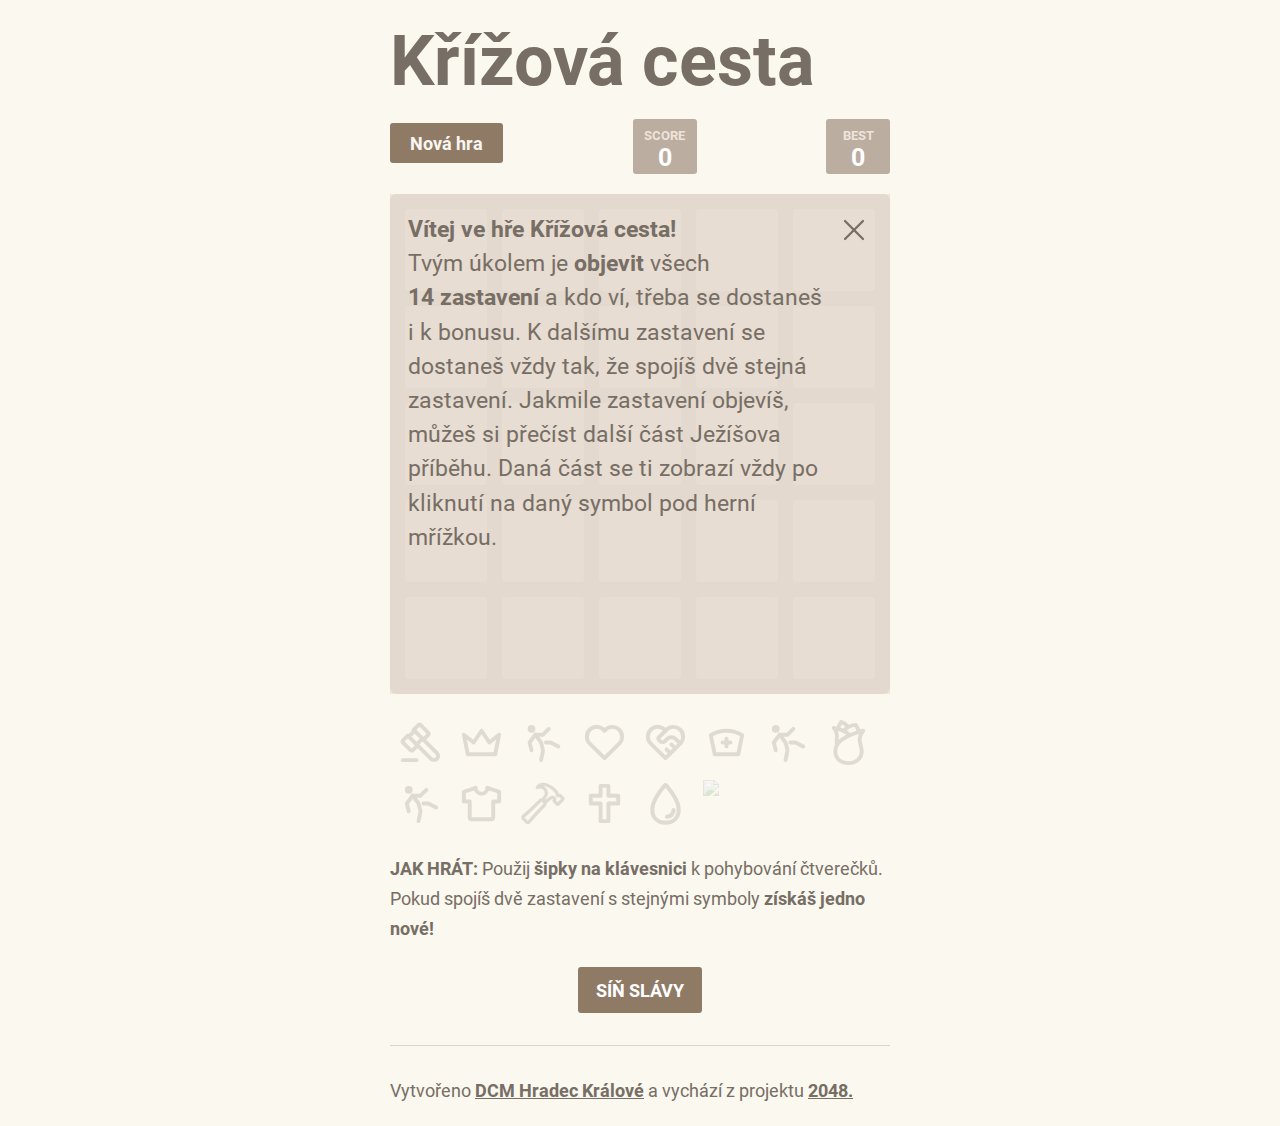
==== index.html @ 7c5d8143 "Add onclick script" ====
<!DOCTYPE html>
<html lang="cs">
  <head>
    <meta charset="utf-8" />
    <title>Křížová cesta</title>

    <link href="style/main.css" rel="stylesheet" type="text/css" />
    <link rel="shortcut icon" href="favicon.ico" />
    <meta name="HandheldFriendly" content="True" />
    <meta name="MobileOptimized" content="375" />
    <meta property="og:site_name" content="Křížová cesta" />
    <meta property="“og:title”" content="Křížová cesta!" />
    <meta
      property="og:description"
      content="Merguj a objev celou křížovou! Inspirováno hrou 2048 a je vyvinuta pro účely jarního Diecézka 2024 v Královehradecké diecézi."
    />
    <meta property="og:url" content="https://krizovka.diecezko.cz/" />
    <meta property="og:image" content="https://krizovka.diecezko.cz/ogg.png" />
    <meta property="og:image:width" content="1920" />
    <meta property="og:image:height" content="1080" />
    <meta property="twitter:card" content="summary_large_image" />
    <meta
      property="twitter:image"
      content="https://krizovka.diecezko.cz/ogg.png"
    />
    <meta property="twitter:site" content="@petrkucerak" />
    <link rel="manifest" href="/manifest.json" />
    <meta
      name="viewport"
      content="width=device-width, target-densitydpi=160dpi, initial-scale=1.0, maximum-scale=1, user-scalable=no, minimal-ui"
    />
  </head>
  <body>
    <div class="container">
      <div class="heading">
        <h1 class="title">Křížová cesta</h1>
        <div class="scores-container">
          <a class="restart-button">Nová hra</a>
          <div class="score-container">0</div>
          <div class="best-container">0</div>
        </div>
      </div>
      <div class="game-container">
        <div id="game-message" class="game-message">
          <span class="welcome-info hidden" id="welcome-info">
            <img
              id="progress-text-close-welcome"
              src="/icons/close.svg"
              alt="Zavřít popis hry"
              title="Zavřít popis hry"
              class="progress-text-close-welcome"
            />
            <span>
              <strong>Vítej ve hře Křížová cesta!</strong><br />Tvým úkolem je
              <strong>objevit</strong> všech
              <strong>14&nbsp;zastavení</strong> a&nbsp;kdo ví, třeba se
              dostaneš i&nbsp;k&nbsp;bonusu. K&nbsp;dalšímu zastavení se
              dostaneš vždy tak, že spojíš dvě stejná zastavení. Jakmile
              zastavení objevíš, můžeš si přečíst další část Ježíšova příběhu.
              Daná část se ti zobrazí vždy po kliknutí na daný symbol pod herní
              mřížkou.</span
            >
          </span>
          <p id="new-station"></p>
          <div class="lower">
            <a class="keep-playing-button">Pokračovat ve hře</a>
            <a class="retry-button">Zkusit znovu</a>
            <a class="share-button" onclick="displayGloryBox()"
              >Zapsat se do síně slávy</a
            >
          </div>
        </div>

        <div class="grid-container">
          <div class="grid-row">
            <div class="grid-cell"></div>
            <div class="grid-cell"></div>
            <div class="grid-cell"></div>
            <div class="grid-cell"></div>
            <div class="grid-cell"></div>
          </div>
          <div class="grid-row">
            <div class="grid-cell"></div>
            <div class="grid-cell"></div>
            <div class="grid-cell"></div>
            <div class="grid-cell"></div>
            <div class="grid-cell"></div>
          </div>
          <div class="grid-row">
            <div class="grid-cell"></div>
            <div class="grid-cell"></div>
            <div class="grid-cell"></div>
            <div class="grid-cell"></div>
            <div class="grid-cell"></div>
          </div>
          <div class="grid-row">
            <div class="grid-cell"></div>
            <div class="grid-cell"></div>
            <div class="grid-cell"></div>
            <div class="grid-cell"></div>
            <div class="grid-cell"></div>
          </div>
          <div class="grid-row">
            <div class="grid-cell"></div>
            <div class="grid-cell"></div>
            <div class="grid-cell"></div>
            <div class="grid-cell"></div>
            <div class="grid-cell"></div>
          </div>
        </div>

        <div class="tile-container"></div>
      </div>
      <div class="progress-bar">
        <!-- <div id="new-station" class="new-station"></div> -->
        <div class="progress-icon-box">
          <img
            id="progress-2"
            class="progress-icon progress-not-open"
            src="/icons/dark/01.svg"
          />
          <div
            class="progress-text-box progress-not-display"
            id="progress-text-2"
          >
            <div class="progress-text-header">
              <img
                id="progress-text-close-2"
                src="/icons/close.svg"
                alt="Zavřít text"
                class="progress-text-close"
              />
              <h2 class="progress-text-title">
                1. zastavení - Pilát odsuzuje Ježíše k smrti
              </h2>
            </div>
            <p class="progress-text-content">
              Poncius Pilát byl člověk přísný a svéhlavý a přesto podléhá
              veřejnému mínění. Nebyl schopen učinit to, co považoval za
              správné... Nejsem tu však proto, abych soudil Piláta. Mohl bych se
              ptát sám sebe: Proč radši pluji s proudem, než abych udělal
              správnou věc? Proč si radši umyji ruce a dělám, že se mě dění
              kolem netýká? … To však dnes řešit nechci. Pojďme projevit kapku
              soucitu k Pilátovi, který musel vybrat ze dvou špatných variant.
              Respektujme špatná rozhodnutí druhých, protože asi každý z nás by
              něco vzal zpět a nemůže.
            </p>
            <!-- <span class="progress-text-source">(Mk 14,32–36)</span> -->
          </div>
        </div>
        <div class="progress-icon-box">
          <img
            id="progress-4"
            class="progress-icon progress-not-open"
            src="/icons/dark/02.svg"
          />
          <div
            class="progress-text-box progress-not-display"
            id="progress-text-4"
          >
            <div class="progress-text-header">
              <img
                id="progress-text-close-4"
                src="/icons/close.svg"
                alt="Zavřít text"
                class="progress-text-close"
              />
              <h2 class="progress-text-title">
                2. zastavení - Ježíš bere na sebe kříž
              </h2>
            </div>
            <p class="progress-text-content">
              Bez urážky, náš život je snadný. Žijeme ve svobodné zemi, v bohaté
              části světa, můžeme studovat a užíváme života tak, jak sami
              chceme... Jistěže neseme nějaké kříže, těžkosti a nesnáze. Vznesu
              však jednu pochybnost. Jsem v tom materiálním dostatku šťastný?
              Odpovědět si musí každý sám, i když převážná odpověď bude asi ano.
              Proto Vás chci k něčemu pozvat. Zkusme ráno hned po probuzení nebo
              večer před usnutím vzpomenout, že Bůh je, vezměme si to jako
              takový malý kříž.
            </p>
            <!-- <span class="progress-text-source">(Mk 14,43–46)</span> -->
          </div>
        </div>
        <div class="progress-icon-box">
          <img
            id="progress-8"
            class="progress-icon progress-not-open"
            src="/icons/dark/03.svg"
          />
          <div
            class="progress-text-box progress-not-display"
            id="progress-text-8"
          >
            <div class="progress-text-header">
              <img
                id="progress-text-close-8"
                src="/icons/close.svg"
                alt="Zavřít text"
                class="progress-text-close"
              />
              <h2 class="progress-text-title">
                3. zastavení - Ježíš padá pod křížem
              </h2>
            </div>
            <p class="progress-text-content">
              První Ježíšův pád na křížové cestě je za naši pýchu. Všechno víme,
              všemu rozumíme, dokážeme cokoli a zvítězíme kdekoli. Asi nikomu z
              nás se tato formulace nelíbí. Uznáváme přece svoji omylnost jako
              přirozenou a nezbytnou a rozhodně známe bolestivou zkušenost
              selhání a porážky... Co je zde pak skryto? … Pořád se opakuje, že
              je třeba umět prohrávat, ale umíme vyhrávat? Když jednou přijmu
              své vítězství, ne jako zásluhu, ale jako posilu na cestě, budu
              Ježíši o krok blíž.
            </p>
            <!-- <span class="progress-text-source">(Mk 14,55,60–62,64)</span> -->
          </div>
        </div>
        <div class="progress-icon-box">
          <img
            id="progress-16"
            class="progress-icon progress-not-open"
            src="/icons/dark/04.svg"
          />
          <div
            class="progress-text-box progress-not-display"
            id="progress-text-16"
          >
            <div class="progress-text-header">
              <img
                id="progress-text-close-16"
                src="/icons/close.svg"
                alt="Zavřít text"
                class="progress-text-close"
              />
              <h2 class="progress-text-title">
                4. zastavení - Ježíš se setkává se svojí matkou
              </h2>
            </div>
            <p class="progress-text-content">
              Veliká radost i bolest. Je tu někdo, kdo nepokřikuje, neplive,
              nenadává. Matka Boží, Bohočlověka neopouští, ani na cestě křížové.
              Co mu říká? Co jí může říci Ježíš? Nic. Setkání probíhá beze slov.
              Slova lidi často omezují do předem připravených kategorií, slova
              jsou zde nepatřičná. Matka Boží je přítomná a Ježíši to stačí.
              Neopustila ho a ani ho neopustí. Stejně tak neopustí nás, tebe ani
              mě. A není třeba nic dodávat.
            </p>
            <!-- <span class="progress-text-source">(Mk 14,72)</span> -->
          </div>
        </div>
        <div class="progress-icon-box">
          <img
            id="progress-32"
            class="progress-icon progress-not-open"
            src="/icons/dark/05.svg"
          />
          <div
            class="progress-text-box progress-not-display"
            id="progress-text-32"
          >
            <div class="progress-text-header">
              <img
                id="progress-text-close-32"
                src="/icons/close.svg"
                alt="Zavřít text"
                class="progress-text-close"
              />
              <h2 class="progress-text-title">
                5. zastavení - Šimon z Kyrény pomáhá Ježíši nést kříž
              </h2>
            </div>
            <p class="progress-text-content">
              Vojáci viděli, že Ježíš svůj kříž na Golgotu nedotáhne, proto
              zastavili nějakého muže, aby poprava proběhla bez zdržování. Šimon
              kříž nést nechce, je vyčerpaný z práce, bojí se vojáků. Ale pár
              šťouchanců kopím a kříž nesou dva. Co se Šimonovi honí hlavou? Je
              naštvaný? Nechce aby ho viděl nějaký známý? Jak často musím udělat
              něco co nechci. Kolik protestů, nadávání a hněvu při tom
              nahromadím. Jak často se pak snažím od takové práce odbíhat.
              Pojďme se radovat i z dokončení úkolu, který z celého srdce i
              mysli nesnášíme.
            </p>
            <!-- <span class="progress-text-source">(Mk 15,14–15)</span> -->
          </div>
        </div>
        <div class="progress-icon-box">
          <img
            id="progress-64"
            class="progress-icon progress-not-open"
            src="/icons/dark/06.svg"
          />
          <div
            class="progress-text-box progress-not-display"
            id="progress-text-64"
          >
            <div class="progress-text-header">
              <img
                id="progress-text-close-64"
                src="/icons/close.svg"
                alt="Zavřít text"
                class="progress-text-close"
              />
              <h2 class="progress-text-title">
                6. zastavení - Veronika podává Ježíšovi roušku
              </h2>
            </div>
            <p class="progress-text-content">
              Ježíš už ani nevidí na cestu přes krev a pot v očích. Otřít si je
              nemůže, nemá čím a nese kříž. Veronika není připravena jako
              občerstvovací stanice. Je to obyčejná žena, a přesto je vyjímečná.
              Když uvidí Ježíše, ví co je třeba, vezme co má po ruce a otře
              Ježíšovi tvář. Řekl bych že je to drobnost v Ježíšově situaci, ale
              Ježíš vidí skutek lásky a Veronice zůstává v rukou jeho tvář.
              Chtěl bych poprosit, každého i každou z vás, buďme ochotni udělat
              drobnost pro druhého, když to bude potřebovat
            </p>
            <!-- <span class="progress-text-source">(Mk 15,17–19)</span> -->
          </div>
        </div>
        <div class="progress-icon-box">
          <img
            id="progress-128"
            class="progress-icon progress-not-open"
            src="/icons/dark/07.svg"
          />
          <div
            class="progress-text-box progress-not-display"
            id="progress-text-128"
          >
            <div class="progress-text-header">
              <img
                id="progress-text-close-128"
                src="/icons/close.svg"
                alt="Zavřít text"
                class="progress-text-close"
              />
              <h2 class="progress-text-title">
                7. zastavení - Ježíš padá pod křížem podruhé
              </h2>
            </div>
            <p class="progress-text-content">
              Druhý pád je za naše lakomství a závist. Obojí pramení ze vztahu k
              věci, dovednosti, ale i k člověku. Příliš si zakládám na tom co
              mám a umím a naopak si nevážím druhého a jeho dovedností. Mám
              pocit, že druhý toho víc má, umí nebo víc znamená? Možná že není o
              co stát. Být obdarován totiž znamená mít odpovědnost. Nic mi
              nebylo dáno abych si to schoval před světem. Zkusme hledět na
              druhého a být vděční za to co dělá pro mě a pro svět.
            </p>
            <!-- <span class="progress-text-source">(Mk 15,20–21a)</span> -->
          </div>
        </div>
        <div class="progress-icon-box">
          <img
            id="progress-256"
            class="progress-icon progress-not-open"
            src="/icons/dark/08.svg"
          />
          <div
            class="progress-text-box progress-not-display"
            id="progress-text-256"
          >
            <div class="progress-text-header">
              <img
                id="progress-text-close-256"
                src="/icons/close.svg"
                alt="Zavřít text"
                class="progress-text-close"
              />
              <h2 class="progress-text-title">
                8. zastavení - Dcery Jeruzalémské oplakávají Ježíše
              </h2>
            </div>
            <p class="progress-text-content">
              Nevypadá jako zločinec, je mladý, je ho škoda. Řeči! Co bylo k
              obědu? Jaké je dnes pěkné počasí? Neumím mluvit, jak bych potom
              mohl umět mlčet? Nerozeznám vhodný čas ani slova. Ježíš tyto ženy
              kárá, ne pro jejich pláč, ale pro jejich povrchnost a nepochopení.
              Proč tu Ježíš jde cestou křížovou, co nám chce říci? To se dozvím
              pouze tak, že zmlknu a zaposlouchám se. V mezilidském dialogu je
              to stejné, nasloucháním zjistím co má druhý na srdci. Dejme mu
              šanci promluvit.
            </p>
            <!-- <span class="progress-text-source">(Mk 15,21)</span> -->
          </div>
        </div>
        <div class="progress-icon-box">
          <img
            id="progress-512"
            class="progress-icon progress-not-open"
            src="/icons/dark/09.svg"
          />
          <div
            class="progress-text-box progress-not-display"
            id="progress-text-512"
          >
            <div class="progress-text-header">
              <img
                id="progress-text-close-512"
                src="/icons/close.svg"
                alt="Zavřít text"
                class="progress-text-close"
              />
              <h2 class="progress-text-title">
                9. zastavení - Ježíš padá pod křížem potřetí
              </h2>
            </div>
            <p class="progress-text-content">
              Potřetí padá Ježíš pro nejhorší nemoc moderního světa. Lenost,
              prokrastinace, akédie, neochota k dílu, znuděnost. Mám
              nadpřirozenou schopnost urychlovat den i noc sledováním, co je
              nového? Kdo ze seriálu umře tentokrát? Nebo prostě potřebou
              klikat? Kolikrát za den vezmu do ruky mobil a kolikrát knížku. Jak
              dlouho vydržím soustavně dělat jednu činnost, když mě zrovna
              nežene deadline? Bez urážky, boj s leností je těžký a definitivně
              zvítězit nelze. Můžu ale dělat užitečné věci a po kouskách lenost
              porážet.
            </p>
            <!-- <span class="progress-text-source">(Lk 23,27–28,31)</span> -->
          </div>
        </div>
        <div class="progress-icon-box">
          <img
            id="progress-1024"
            class="progress-icon progress-not-open"
            src="/icons/dark/10.svg"
          />
          <div
            class="progress-text-box progress-not-display"
            id="progress-text-1024"
          >
            <div class="progress-text-header">
              <img
                id="progress-text-close-1024"
                src="/icons/close.svg"
                alt="Zavřít text"
                class="progress-text-close"
              />
              <h2 class="progress-text-title">
                10. zastavení - Ježíš vysvlečen ze šatů
              </h2>
            </div>
            <p class="progress-text-content">
              Pro moji přetvářku, lži a zbožné ksichty je Ježíš vysvlečen ze
              šatů. Je to znamení, že jednou přijde chvíle, kdy všechny masky a
              skrýše zmizí a nikdo se neschová za nic a za nikoho. Je přirozené,
              bojím-li se toho okamžiku. Teď však ta chvíle ještě není. Nemá
              smysl pokoušet se masku strhnout, zbavit se své ochrany před
              druhými. Zkoušejme se však měnit, pomalu a postupně. Dorůstejme do
              ideálu, který se snažíme ukazovat druhým. A jednou třeba zjistíme,
              že již není co strhnout.
            </p>
            <!-- <span class="progress-text-source">(Mk 15,24)</span> -->
          </div>
        </div>
        <div class="progress-icon-box">
          <img
            id="progress-2048"
            class="progress-icon progress-not-open"
            src="/icons/dark/11.svg"
          />
          <div
            class="progress-text-box progress-not-display"
            id="progress-text-2048"
          >
            <div class="progress-text-header">
              <img
                id="progress-text-close-2048"
                src="/icons/close.svg"
                alt="Zavřít text"
                class="progress-text-close"
              />
              <h2 class="progress-text-title">
                11. zastavení - Ježíš je přibit na kříž
              </h2>
            </div>
            <p class="progress-text-content">
              Vojáci přibili Ježíše na kříž. A kolem stojící dav se mu posmívá:
              „Jsi-li židovský král, sestup z kříže.“ Připomíná to ďáblovo
              pokušení: „Jsi-li Syn Boží vrhni se dolů,“ z vrchu chrámu. Ani
              Ježíš nebyl ušetřen pokušení proslavit se. „Sestup z kříže a my
              uvěříme.“ Ale Ježíšův úkol není proslavit sám sebe, on nám zjevuje
              Otce; plní jeho vůli... A co já? Chci se proslavit před lidmi?
              Nebo se chci líbit Bohu? Pojďme zkusit nepoužívat větu: „Tohle se
              mi opravdu povedlo.“
            </p>
            <!-- <span class="progress-text-source">(Lk 23,39–43)</span> -->
          </div>
        </div>
        <div class="progress-icon-box">
          <img
            id="progress-4096"
            class="progress-icon progress-not-open"
            src="/icons/dark/12.svg"
          />
          <div
            class="progress-text-box progress-not-display"
            id="progress-text-4096"
          >
            <div class="progress-text-header">
              <img
                id="progress-text-close-4096"
                src="/icons/close.svg"
                alt="Zavřít text"
                class="progress-text-close"
              />
              <h2 class="progress-text-title">
                12. zastavení - Ježíš na kříži umírá
              </h2>
            </div>
            <p class="progress-text-content">
              Ježíš je opuštěn. Zůstali s ním jen ti, kdo ho opustit nemohou, ti
              kterým jsou ta místa určena, lotr po levici a lotr po pravici.
              „Eloi, Eloi, lema sabchthani?“ „Bože můj, Bože můj, proč jsi mě
              opustil?“ Proč Bůh dopouští, aby Boží Syn umíral sám? Ne! Bůh toto
              nedopouští, Bůh to tak chce. Ježíš ukazuje lásku svého Otce, aniž
              by mu on stál za zadkem. Bůh tedy promlouvá svým věčným Slovem. To
              je Ježíš! Asi se často ptám: Bože, proč tě neslyším? Co mám dělat?
              Možná je to chvíle, kdy mi Bůh dává prostor. Vždyť jsem také Božím
              dítětem.
            </p>
            <!-- <span class="progress-text-source">(Jan, 19,26–27)</span> -->
          </div>
        </div>
        <div class="progress-icon-box">
          <img
            id="progress-8192"
            class="progress-icon progress-not-open"
            src="/icons/dark/13.svg"
          />
          <div
            class="progress-text-box progress-not-display"
            id="progress-text-8192"
          >
            <div class="progress-text-header">
              <img
                id="progress-text-close-8192"
                src="/icons/close.svg"
                alt="Zavřít text"
                class="progress-text-close"
              />
              <h2 class="progress-text-title">
                13. zastavení - Ježíšovo tělo sňaté z kříže je položeno do klína
                jeho matky
              </h2>
            </div>
            <p class="progress-text-content">
              Není to žádná iluze, není to zlý sen, Ježíš doopravdy zemřel...
              Každý z nás má určitě zkušenost se smrtí blízkého. Čím bližší
              člověk, tím větší bolest. Mariina bolest není v ničem umenšena
              faktem, že je Matka Boží. „Bože, proč jsi to dopustil?“ Jaká je
              zde asi naděje, jaká víra? Zbývá láska. „Vždyť silná jako smrt je
              láska, nezkrotná jak podsvětí je její vášeň. Žár její je sám oheň,
              plamen Hospodinův... Lásku neuhasí ani velké vody a proudy řek ji
              neodplaví.“ Zůstaňme nyní chvíli v tichu.
            </p>
            <!-- <span class="progress-text-source">(Mk 15,34,36–37)</span> -->
          </div>
        </div>
        <div class="progress-icon-box">
          <img
            id="progress-16384"
            class="progress-icon progress-not-open"
            src="/icons/dark/14.svg"
          />
          <div
            class="progress-text-box progress-not-display"
            id="progress-text-16384"
          >
            <div class="progress-text-header">
              <img
                id="progress-text-close-16384"
                src="/icons/close.svg"
                alt="Zavřít text"
                class="progress-text-close"
              />
              <h2 class="progress-text-title">
                14. zastavení - Ježíšovo tělo položeno do hrobu
              </h2>
            </div>
            <p class="progress-text-content">
              Stojíme na konci Ježíšovi pozemské pouti. Kámen je přivalen. Je
              dokonáno, kauza uzavřena, věc vyřízena. Hotovo, už se tím nebudeme
              zabývat... Jak často se snažím, něco zahrabat, zapomenout a víc už
              neřešit. „Never more,“ říká nám Havran … Ale neukazuje Ježíš něco
              jiného? Ježíši nechceš po nás něco víc?
            </p>
            <!-- <span class="progress-text-source">(Mk 15,46)</span> -->
          </div>
        </div>
        <div class="progress-icon-box">
          <img
            id="progress-32768"
            class="progress-icon progress-not-open progress-not-display"
            src="/icons/dark/15.svg"
          />
          <div
            class="progress-text-box progress-not-display"
            id="progress-text-32768"
          >
            <div class="progress-text-header">
              <img
                id="progress-text-close-32768"
                src="/icons/close.svg"
                alt="Zavřít text"
                class="progress-text-close"
              />
              <h2 class="progress-text-title">
                1. zastavení - Ježíš byl vzkříšen
              </h2>
            </div>
            <p class="progress-text-content">
              „Anděl řekl ženám: Vy se nebojte. Vím, že hledáte Ježíše, který
              byl ukřižován. Není zde; byl vzkříšen, jak řekl. Pojďte se podívat
              na místo, kde ležel.“ (Mt 28,5-6)
            </p>
            <p class="progress-text-content">
              Dvě ženy, které stály u kříže, se vracejí tam, kde je jejich
              poklad - kde je jejich srdce. Tolik milovaly Ježíše, věřily mu,
              proto teď, po zkušenosti jeho smrti na kříži, jsou smutné.
              Přicházejí uctít alespoň Ježíšovo mrtvé tělo. Přicházejí ke hrobu.
              Nečekaly, že ho najdou prázdný. Lekly se. Ježíš je však nenechává
              dlouho ve zmatku. Posílá nejprve svého anděla, aby ženám objasnil
              situaci. Anděl jim oznamuje: „Není tady, byl vzkříšen!“
            </p>
          </div>
        </div>
        <div class="progress-icon-box">
          <img
            id="progress-65536"
            class="progress-icon progress-not-open progress-not-display"
            src="/icons/dark/16.svg"
          />
          <div
            class="progress-text-box progress-not-display"
            id="progress-text-65536"
          >
            <div class="progress-text-header">
              <img
                id="progress-text-close-65536"
                src="/icons/close.svg"
                alt="Zavřít text"
                class="progress-text-close"
              />
              <h2 class="progress-text-title">
                2. zastavení - Petr a Jan u prázdného hrobu
              </h2>
            </div>
            <p class="progress-text-content">
              „Po něm přišel Šimon Petr a vešel do hrobu. Uviděl tam ležet lněná
              plátna, ale šátek, jímž ovázali Ježíšovu hlavu, neležel mezi
              plátny, nýbrž byl svinut na jiném místě. Potom vešel dovnitř i ten
              druhý učedník, který přišel k hrobu dřív; spatřil vše a uvěřil.“
              (Jan 20,6-8)
            </p>
            <p class="progress-text-content">
              K prázdnému hromu přicházejí také další „zbylí věrní“ Petr s
              Janem. Jan, přestože byl mladší a dorazil k hrobu dříve,
              nevstoupil do hrobky. Dal přednost Petrovi, aby vešel jako první.
              Oba viděli složené pruhy plátna, do kterých byl Kristus zabalen a
              roušku z jeho tváře složenou zvlášť. Na základě tohoto znamení
              učedníci uvěřili.
            </p>
          </div>
        </div>
        <div class="progress-icon-box">
          <img
            id="progress-131072"
            class="progress-icon progress-not-open progress-not-display"
            src="/icons/dark/17.svg"
          />
          <div
            class="progress-text-box progress-not-display"
            id="progress-text-131072"
          >
            <div class="progress-text-header">
              <img
                id="progress-text-close-131072"
                src="/icons/close.svg"
                alt="Zavřít text"
                class="progress-text-close"
              />
              <h2 class="progress-text-title">
                3. zastavení - Setkání s Máří Magdalenou
              </h2>
            </div>
            <p class="progress-text-content">
              Ježíš jí řekl: "Marie!" Obrátila se a zvolala hebrejsky:
              "Rabbuni", to znamená 'Mistře'. Marie Magdalská šla k učedníkům a
              oznámila jim: "Viděla jsem Pána a toto mi řekl." (Jan 20,16.18)
            </p>
            <p class="progress-text-content">
              Marie Magdalská přichází dokázat svou vděčnost a lásku k Ježíši.
              Nešetří projevy lásky. Nakupuje olej a vynakládá úsilí, aby přišla
              ke hrobu hned z rána. Odměňuješ ji tím, že ji oslovuješ jménem a
              dáváš se jí poznat. Vzkříšený Ježíši, ty nás voláš jménem, protože
              nás miluješ. Pomoz nám, abychom kráčeli po cestách světa, v
              rodině, ve škole, v práci jako tví přátelé a dokázali hlásat to,
              co jsi nám svěřil.
            </p>
          </div>
        </div>
        <div class="progress-icon-box">
          <img
            id="progress-262144"
            class="progress-icon progress-not-open progress-not-display"
            src="/icons/dark/18.svg"
          />
          <div
            class="progress-text-box progress-not-display"
            id="progress-text-262144"
          >
            <div class="progress-text-header">
              <img
                id="progress-text-close-262144"
                src="/icons/close.svg"
                alt="Zavřít text"
                class="progress-text-close"
              />
              <h2 class="progress-text-title">
                4. zastavení - Na cestě do Emauz
              </h2>
            </div>
            <p class="progress-text-content">
              „Téhož dne se dva z nich ubírali do vsi jménem Emauzy, která je od
              Jeruzaléma vzdálena asi tři hodiny cesty. A jak to v řeči
              probírali, připojil se k nim sám Ježíš a šel s nimi. A on jim
              řekl: Jak jste nechápaví! To je vám tak těžké uvěřit všemu, co
              mluvili proroci! Potom začal od Mojžíše a všech proroků a vykládal
              jim to, co se na něho vztahovalo ve všech částech Písma.“ (Lk
              24,13.15.25.27)
            </p>
            <p class="progress-text-content">
              Dva učedníci se ubírali do vesnice Emauzy. Připojil se k nim
              Vzkříšený Ježíš. Ježíš nejprve naslouchá jejich zklamání a pak jim
              odkrývá smysl své oběti na kříži. Řekl jim: „Jak jste nechápaví a
              váhaví uvěřit tomu všemu, co mluvili proroci!
            </p>
          </div>
        </div>
      </div>

      <p class="game-explanation">
        <strong class="important">Jak hrát:</strong> Použij
        <strong>šipky na klávesnici</strong> k&nbsp;pohybování čtverečků. Pokud
        spojíš dvě zastavení s&nbsp;stejnými symboly
        <strong>získáš jedno nové!</strong>
      </p>
      <div class="sin-slavy-box">
        <a href="/sin-slavy">Síň slávy</a>
      </div>
      <hr />
      <p>
        Vytvořeno
        <a
          href="https://www.bihk.cz/biskupstvi/diecezni-centrum-pro-mladez/"
          target="_blank"
          >DCM Hradec Králové</a
        >
        a&nbsp;vychází z&nbsp;projektu
        <a href="https://github.com/gabrielecirulli/2048" target="_blank"
          >2048.</a
        >
      </p>
    </div>
    <div id="share-score" class="hidden"></div>

    <script src="js/bind_polyfill.js"></script>
    <script src="js/classlist_polyfill.js"></script>
    <script src="js/animframe_polyfill.js"></script>
    <script src="js/keyboard_input_manager.js"></script>
    <script src="js/html_actuator.js"></script>
    <script src="js/grid.js"></script>
    <script src="js/tile.js"></script>
    <script src="js/local_storage_manager.js"></script>
    <script src="js/game_manager.js"></script>
    <script src="js/progress_map.js"></script>
    <script src="js/application.js"></script>
    <script src="js/post2scoreboard.js"></script>
  </body>
</html>
---- style/main.css ----
@import"fonts/roboto.css";.glory-container{width:90vw;max-width:500px;margin:auto}.glory-container h1{font-size:2.5rem;margin-bottom:0}.glory-container h2{margin-top:0}.progress-icon{margin:.4rem}@media screen and (max-width: 520px){.progress-icon{width:2rem}}@media screen and (max-width: 354px){.progress-icon{width:1.8rem}}.progress-not-open{cursor:not-allowed;-ms-touch-action:none;touch-action:none;opacity:.2}.progress-open{cursor:pointer;-ms-touch-action:auto;touch-action:auto;opacity:1;-webkit-animation:pop 200ms ease 200ms;animation:pop 200ms ease 200ms;-webkit-animation-fill-mode:backwards;animation-fill-mode:backwards}.progress-not-display{display:none}.progress-bar{margin-top:1rem;width:100%;display:-webkit-box;display:-ms-flexbox;display:flex;-ms-flex-wrap:wrap;flex-wrap:wrap;-webkit-box-orient:horizontal;-webkit-box-direction:normal;-ms-flex-direction:row;flex-direction:row}.progress-text-box{width:100%;margin-bottom:2rem;margin-top:1rem;padding-top:0rem;padding-bottom:1rem;border-top:1px solid rgba(119,110,101,.1647058824);border-bottom:1px solid rgba(119,110,101,.1647058824)}.progress-icon-box{display:-webkit-box;display:-ms-flexbox;display:flex;-webkit-box-orient:horizontal;-webkit-box-direction:normal;-ms-flex-direction:row;flex-direction:row}.progress-icon-box img{width:2.6rem}@media screen and (max-width: 520px){.progress-icon-box img{width:2.4rem}}@media screen and (max-width: 354px){.progress-icon-box img{width:1.5rem}}.progress-text-header{width:100%;display:-webkit-box;display:-ms-flexbox;display:flex;-webkit-box-orient:horizontal;-webkit-box-direction:reverse;-ms-flex-direction:row-reverse;flex-direction:row-reverse;-webkit-box-pack:justify;-ms-flex-pack:justify;justify-content:space-between;-webkit-box-align:center;-ms-flex-align:center;align-items:center}.progress-text-close{height:2rem;cursor:pointer}html,body{scroll-behavior:smooth;margin:0;padding:0;background:#faf8ef;color:#776e65;font-family:"Roboto",Arial,sans-serif;font-size:18px}body{margin:20px 0}.heading:after{content:"";display:block;clear:both}h1.title{width:100%;font-size:70px;font-weight:bold;margin:0;display:block;float:left;margin-bottom:.5rem}.sin-slavy-box{width:100%;text-align:center;margin-top:2rem;margin-bottom:2.5rem}.sin-slavy-box a{text-transform:uppercase;text-decoration:none;background:#8f7a66;color:#fff;border-radius:3px;padding:.7rem 1rem}.hidden{display:none !important}.share-button{margin-top:.5rem}@media screen and (max-width: 354px){.share-button{font-size:.7rem;font-weight:500}}@media screen and (max-width: 354px){.keep-playing-button{font-size:.7rem;font-weight:500}}@media screen and (max-width: 354px){.retry-button{margin-top:.5rem;font-size:.7rem;font-weight:500}}.welcome-info{display:-webkit-box;display:-ms-flexbox;display:flex;-webkit-box-orient:horizontal;-webkit-box-direction:reverse;-ms-flex-direction:row-reverse;flex-direction:row-reverse;-webkit-box-align:start;-ms-flex-align:start;align-items:flex-start;font-size:1.3rem;line-height:1.9rem;margin:1rem;text-align:left}.welcome-info .progress-text-close-welcome{cursor:pointer;width:2rem}@media screen and (max-width: 520px){.welcome-info{font-size:1.2rem;line-height:1.7rem}.welcome-info .progress-text-close-welcome{width:1.8rem}}@media screen and (max-width: 354px){.welcome-info{line-height:1.4rem;font-size:.9rem}.welcome-info .progress-text-close-welcome{width:1.4rem}}@-webkit-keyframes move-up{0%{top:25px;opacity:1}100%{top:-50px;opacity:0}}@keyframes move-up{0%{top:25px;opacity:1}100%{top:-50px;opacity:0}}.new-station-title{font-weight:600;margin:0;-webkit-animation:pop 200ms ease 200ms;animation:pop 200ms ease 200ms;-webkit-animation-fill-mode:backwards;animation-fill-mode:backwards}.scores-container{float:right;text-align:right;width:100%;display:-webkit-box;display:-ms-flexbox;display:flex;-webkit-box-orient:horizontal;-webkit-box-direction:normal;-ms-flex-direction:row;flex-direction:row;-webkit-box-align:center;-ms-flex-align:center;align-items:center;-webkit-box-pack:justify;-ms-flex-pack:justify;justify-content:space-between}.restart-button{display:inline-block;background:#8f7a66;border-radius:3px;padding:0 20px;text-decoration:none;color:#f9f6f2;height:40px;line-height:42px;display:block;text-align:center;float:right}@media screen and (max-width: 520px){.restart-button{font-size:1rem}}@media screen and (max-width: 354px){.restart-button{font-size:.8rem}}.score-container,.best-container{position:relative;display:inline-block;background:#bbada0;padding:15px 25px;font-size:25px;height:25px;line-height:47px;font-weight:bold;border-radius:3px;color:#fff;margin-top:8px;text-align:center}@media screen and (max-width: 520px){.score-container,.best-container{font-size:1.5rem}}@media screen and (max-width: 354px){.score-container,.best-container{font-size:1rem}}.score-container:after,.best-container:after{position:absolute;width:100%;top:10px;left:0;text-transform:uppercase;font-size:13px;line-height:13px;text-align:center;color:#eee4da}.score-container .score-addition,.best-container .score-addition{position:absolute;right:30px;color:red;font-size:25px;line-height:25px;font-weight:bold;color:rgba(119,110,101,.9);z-index:100;-webkit-animation:"move-up" 600ms ease-in;animation:"move-up" 600ms ease-in;-webkit-animation-fill-mode:both;animation-fill-mode:both}.score-container:after{content:"Score"}.best-container:after{content:"Best"}#share-score{width:100%;position:absolute;top:0;height:100vh;background-color:rgba(250,248,239,.9176470588);z-index:100}#share-score .content{display:-webkit-box;display:-ms-flexbox;display:flex;-webkit-box-align:center;-ms-flex-align:center;align-items:center;-webkit-box-pack:center;-ms-flex-pack:center;justify-content:center;-webkit-box-orient:vertical;-webkit-box-direction:normal;-ms-flex-direction:column;flex-direction:column;max-width:500px;width:90vw;margin:auto}#share-score .content h2{font-size:2rem}#share-score .content .input{background-color:none;border:#776e65 1px solid;border-radius:3px;font-family:"Roboto",Arial,sans-serif;margin-bottom:1rem;font-size:1rem;width:calc(100% - 2rem);padding:1rem 1rem}#share-score .content .submit{display:inline-block;background:#8f7a66;border-radius:3px;padding:0 20px;text-decoration:none;color:#f9f6f2;height:40px;line-height:42px;border:none;font-family:"Roboto",Arial,sans-serif;font-weight:600;cursor:pointer}#share-score .content .buttons{width:100%;display:-webkit-box;display:-ms-flexbox;display:flex;-webkit-box-pack:space-evenly;-ms-flex-pack:space-evenly;justify-content:space-evenly}p{margin-top:0;margin-bottom:10px;line-height:1.65}a{color:#776e65;font-weight:bold;text-decoration:underline;cursor:pointer}strong.important{text-transform:uppercase}hr{border:none;border-bottom:1px solid #d8d4d0;margin-top:20px;margin-bottom:30px}@media screen and (max-width: 520px){hr{margin:0}}@media screen and (max-width: 354px){hr{margin:0}}.container{width:500px;margin:0 auto}@-webkit-keyframes fade-in{0%{opacity:0}100%{opacity:1}}@keyframes fade-in{0%{opacity:0}100%{opacity:1}}.game-container{margin-top:20px;position:relative;padding:15px;cursor:default;-webkit-touch-callout:none;-webkit-user-select:none;-moz-user-select:none;background:#bbada0;border-radius:6px;width:500px;height:500px;-ms-touch-action:none;-webkit-box-sizing:border-box;box-sizing:border-box}.game-container .game-message{display:none;position:absolute;top:0;right:0;bottom:0;left:0;background:rgba(238,228,218,.8);z-index:100;text-align:center;-webkit-animation:fade-in 800ms ease 2400ms;animation:fade-in 800ms ease 2400ms;-webkit-animation-fill-mode:both;animation-fill-mode:both}.game-container .game-message p{font-size:2rem;font-weight:bold;height:60px;line-height:60px;margin-top:222px}.game-container .game-message .lower{display:block;margin-top:59px}.game-container .game-message a{display:inline-block;background:#8f7a66;border-radius:3px;padding:0 20px;text-decoration:none;color:#f9f6f2;height:40px;line-height:42px;margin-left:9px}.game-container .game-message a.keep-playing-button{display:none}.game-container .game-message.game-won{background:rgba(237,194,46,.5);color:#f9f6f2}.game-container .game-message.game-won a.keep-playing-button{display:inline-block}.game-container .game-message.game-won,.game-container .game-message.game-over{display:block}.game-container .game-message .new-station{display:none}.game-container .game-message.game-info{display:block;-webkit-animation:fade-in 1ms ease 2400ms;animation:fade-in 1ms ease 2400ms}.game-container .game-message.game-info .retry-button{display:none}.game-container .game-message.game-info .share-button{display:none}.game-container .game-message.game-info .new-station{display:block}.grid-container{position:absolute;z-index:1}.grid-row{margin-bottom:15px}.grid-row:last-child{margin-bottom:0}.grid-row:after{content:"";display:block;clear:both}.grid-cell{width:82px;height:82px;margin-right:15px;float:left;border-radius:3px;background:rgba(238,228,218,.35)}.grid-cell:last-child{margin-right:0}.tile-container{position:absolute;z-index:2}.tile,.tile .tile-inner{width:82px;height:82px;line-height:92px}.tile.tile-position-1-1{-webkit-transform:translate(0px, 0px);transform:translate(0px, 0px)}.tile.tile-position-1-2{-webkit-transform:translate(0px, 97px);transform:translate(0px, 97px)}.tile.tile-position-1-3{-webkit-transform:translate(0px, 194px);transform:translate(0px, 194px)}.tile.tile-position-1-4{-webkit-transform:translate(0px, 291px);transform:translate(0px, 291px)}.tile.tile-position-1-5{-webkit-transform:translate(0px, 388px);transform:translate(0px, 388px)}.tile.tile-position-2-1{-webkit-transform:translate(97px, 0px);transform:translate(97px, 0px)}.tile.tile-position-2-2{-webkit-transform:translate(97px, 97px);transform:translate(97px, 97px)}.tile.tile-position-2-3{-webkit-transform:translate(97px, 194px);transform:translate(97px, 194px)}.tile.tile-position-2-4{-webkit-transform:translate(97px, 291px);transform:translate(97px, 291px)}.tile.tile-position-2-5{-webkit-transform:translate(97px, 388px);transform:translate(97px, 388px)}.tile.tile-position-3-1{-webkit-transform:translate(194px, 0px);transform:translate(194px, 0px)}.tile.tile-position-3-2{-webkit-transform:translate(194px, 97px);transform:translate(194px, 97px)}.tile.tile-position-3-3{-webkit-transform:translate(194px, 194px);transform:translate(194px, 194px)}.tile.tile-position-3-4{-webkit-transform:translate(194px, 291px);transform:translate(194px, 291px)}.tile.tile-position-3-5{-webkit-transform:translate(194px, 388px);transform:translate(194px, 388px)}.tile.tile-position-4-1{-webkit-transform:translate(291px, 0px);transform:translate(291px, 0px)}.tile.tile-position-4-2{-webkit-transform:translate(291px, 97px);transform:translate(291px, 97px)}.tile.tile-position-4-3{-webkit-transform:translate(291px, 194px);transform:translate(291px, 194px)}.tile.tile-position-4-4{-webkit-transform:translate(291px, 291px);transform:translate(291px, 291px)}.tile.tile-position-4-5{-webkit-transform:translate(291px, 388px);transform:translate(291px, 388px)}.tile.tile-position-5-1{-webkit-transform:translate(388px, 0px);transform:translate(388px, 0px)}.tile.tile-position-5-2{-webkit-transform:translate(388px, 97px);transform:translate(388px, 97px)}.tile.tile-position-5-3{-webkit-transform:translate(388px, 194px);transform:translate(388px, 194px)}.tile.tile-position-5-4{-webkit-transform:translate(388px, 291px);transform:translate(388px, 291px)}.tile.tile-position-5-5{-webkit-transform:translate(388px, 388px);transform:translate(388px, 388px)}.tile{position:absolute;-webkit-transition:200ms ease-in-out;transition:200ms ease-in-out;-webkit-transition-property:-webkit-transform;transition-property:-webkit-transform;transition-property:transform;transition-property:transform, -webkit-transform}.tile .tile-inner{border-radius:3px;background:#eee4da;text-align:center;font-weight:bold;z-index:10;font-size:2rem}.tile.tile-2 .tile-inner{color:#f9f6f2;background:#ede3d9}.tile.tile-4 .tile-inner{color:#f9f6f2;background:#eedac4}.tile.tile-8 .tile-inner{color:#f9f6f2;background:#f0c6a3}.tile.tile-16 .tile-inner{color:#f9f6f2;background:#f39a7b}.tile.tile-32 .tile-inner{color:#f9f6f2;background:#f7a972}.tile.tile-64 .tile-inner{color:#f9f6f2;background:#f7b86b}.tile.tile-128 .tile-inner{color:#f9f6f2;background:#f7c668;font-size:1.5rem}@media screen and (max-width: 520px){.tile.tile-128 .tile-inner{font-size:1.5rem}}@media screen and (max-width: 354px){.tile.tile-128 .tile-inner{font-size:1.2rem}}.tile.tile-256 .tile-inner{color:#f9f6f2;background:#f7d569;font-size:1.5rem}@media screen and (max-width: 520px){.tile.tile-256 .tile-inner{font-size:1.5rem}}@media screen and (max-width: 354px){.tile.tile-256 .tile-inner{font-size:1.2rem}}.tile.tile-512 .tile-inner{color:#f9f6f2;background:#e1db5c;font-size:1.5rem}@media screen and (max-width: 520px){.tile.tile-512 .tile-inner{font-size:1.5rem}}@media screen and (max-width: 354px){.tile.tile-512 .tile-inner{font-size:1.2rem}}.tile.tile-1024 .tile-inner{color:#f9f6f2;background:#c4e15e;font-size:1.2rem}@media screen and (max-width: 520px){.tile.tile-1024 .tile-inner{font-size:1.2rem}}@media screen and (max-width: 354px){.tile.tile-1024 .tile-inner{font-size:.75rem}}.tile.tile-2048 .tile-inner{color:#f9f6f2;background:#91e56b;font-size:1.2rem}@media screen and (max-width: 520px){.tile.tile-2048 .tile-inner{font-size:1.2rem}}@media screen and (max-width: 354px){.tile.tile-2048 .tile-inner{font-size:.75rem}}.tile.tile-4096 .tile-inner{color:#f9f6f2;background:#6be298;font-size:1.2rem}@media screen and (max-width: 520px){.tile.tile-4096 .tile-inner{font-size:1.2rem}}@media screen and (max-width: 354px){.tile.tile-4096 .tile-inner{font-size:.75rem}}.tile.tile-8192 .tile-inner{color:#f9f6f2;background:#6bdab2;font-size:1.2rem}@media screen and (max-width: 520px){.tile.tile-8192 .tile-inner{font-size:1.2rem}}@media screen and (max-width: 354px){.tile.tile-8192 .tile-inner{font-size:.75rem}}.tile.tile-16384 .tile-inner{color:#f9f6f2;background:#92cfb3;font-size:1.2rem}@media screen and (max-width: 520px){.tile.tile-16384 .tile-inner{font-size:1.2rem}}@media screen and (max-width: 354px){.tile.tile-16384 .tile-inner{font-size:.75rem}}.tile.tile-32768 .tile-inner{color:#f9f6f2;background:#6bc5ae;font-size:1.2rem}@media screen and (max-width: 520px){.tile.tile-32768 .tile-inner{font-size:1.2rem}}@media screen and (max-width: 354px){.tile.tile-32768 .tile-inner{font-size:.75rem}}.tile.tile-65536 .tile-inner{color:#f9f6f2;background:#8cb6aa;font-size:1.2rem}@media screen and (max-width: 520px){.tile.tile-65536 .tile-inner{font-size:1.2rem}}@media screen and (max-width: 354px){.tile.tile-65536 .tile-inner{font-size:.75rem}}.tile.tile-131072 .tile-inner{color:#f9f6f2;background:#c99ea5;font-size:1.2rem}@media screen and (max-width: 520px){.tile.tile-131072 .tile-inner{font-size:1.2rem}}@media screen and (max-width: 354px){.tile.tile-131072 .tile-inner{font-size:.75rem}}.tile.tile-262144 .tile-inner{color:#f9f6f2;background:#f6619b;font-size:1.2rem}@media screen and (max-width: 520px){.tile.tile-262144 .tile-inner{font-size:1.2rem}}@media screen and (max-width: 354px){.tile.tile-262144 .tile-inner{font-size:.75rem}}.tile.tile-super .tile-inner{color:#f9f6f2;background:#3c3a33;font-size:30px}@media screen and (max-width: 520px){.tile.tile-super .tile-inner{font-size:10px}}@-webkit-keyframes appear{0%{opacity:0;-webkit-transform:scale(0);transform:scale(0)}100%{opacity:1;-webkit-transform:scale(1);transform:scale(1)}}@keyframes appear{0%{opacity:0;-webkit-transform:scale(0);transform:scale(0)}100%{opacity:1;-webkit-transform:scale(1);transform:scale(1)}}.tile-new .tile-inner{-webkit-animation:appear 200ms ease 200ms;animation:appear 200ms ease 200ms;-webkit-animation-fill-mode:backwards;animation-fill-mode:backwards}@-webkit-keyframes pop{0%{-webkit-transform:scale(0);transform:scale(0)}50%{-webkit-transform:scale(1.2);transform:scale(1.2)}100%{-webkit-transform:scale(1);transform:scale(1)}}@keyframes pop{0%{-webkit-transform:scale(0);transform:scale(0)}50%{-webkit-transform:scale(1.2);transform:scale(1.2)}100%{-webkit-transform:scale(1);transform:scale(1)}}.tile-merged .tile-inner{z-index:20;-webkit-animation:pop 200ms ease 200ms;animation:pop 200ms ease 200ms;-webkit-animation-fill-mode:backwards;animation-fill-mode:backwards}.above-game{display:-webkit-box;display:-ms-flexbox;display:flex;-webkit-box-orient:vertical;-webkit-box-direction:normal;-ms-flex-direction:column;flex-direction:column;-webkit-box-align:center;-ms-flex-align:center;align-items:center}.game-intro{margin-bottom:0}.game-explanation{margin-top:20px}@media screen and (max-width: 520px){html,body{font-size:15px}.container{width:90vw;display:-webkit-box;display:-ms-flexbox;display:flex;-webkit-box-orient:vertical;-webkit-box-direction:normal;-ms-flex-direction:column;flex-direction:column;-webkit-box-align:center;-ms-flex-align:center;align-items:center}h1.title{font-size:27px;margin-top:15px}.score-container,.best-container{margin-top:0;padding:15px 10px;min-width:40px}.heading{width:100%;margin-bottom:10px;display:-webkit-box;display:-ms-flexbox;display:flex;-webkit-box-orient:vertical;-webkit-box-direction:normal;-ms-flex-direction:column;flex-direction:column;-webkit-box-align:center;-ms-flex-align:center;align-items:center}.game-container{margin-top:20px;position:relative;padding:10px;cursor:default;-webkit-touch-callout:none;-webkit-user-select:none;-moz-user-select:none;background:#bbada0;border-radius:6px;width:330px;height:330px;-ms-touch-action:none;-webkit-box-sizing:border-box;box-sizing:border-box}.game-container .game-message{display:none;position:absolute;top:0;right:0;bottom:0;left:0;background:rgba(238,228,218,.8);z-index:100;text-align:center;-webkit-animation:fade-in 800ms ease 2400ms;animation:fade-in 800ms ease 2400ms;-webkit-animation-fill-mode:both;animation-fill-mode:both}.game-container .game-message p{font-size:60px;font-weight:bold;height:60px;line-height:60px;margin-top:222px}.game-container .game-message .lower{display:block;margin-top:59px}.game-container .game-message a{display:inline-block;background:#8f7a66;border-radius:3px;padding:0 20px;text-decoration:none;color:#f9f6f2;height:40px;line-height:42px;margin-left:9px}.game-container .game-message a.keep-playing-button{display:none}.game-container .game-message.game-won{background:rgba(237,194,46,.5);color:#f9f6f2}.game-container .game-message.game-won a.keep-playing-button{display:inline-block}.game-container .game-message.game-won,.game-container .game-message.game-over{display:block}.game-container .game-message .new-station{display:none}.game-container .game-message.game-info{display:block;-webkit-animation:fade-in 1ms ease 2400ms;animation:fade-in 1ms ease 2400ms}.game-container .game-message.game-info .retry-button{display:none}.game-container .game-message.game-info .share-button{display:none}.game-container .game-message.game-info .new-station{display:block}.grid-container{position:absolute;z-index:1}.grid-row{margin-bottom:10px}.grid-row:last-child{margin-bottom:0}.grid-row:after{content:"";display:block;clear:both}.grid-cell{width:54px;height:54px;margin-right:10px;float:left;border-radius:3px;background:rgba(238,228,218,.35)}.grid-cell:last-child{margin-right:0}.tile-container{position:absolute;z-index:2}.tile,.tile .tile-inner{width:54px;height:54px;line-height:64px}.tile.tile-position-1-1{-webkit-transform:translate(0px, 0px);transform:translate(0px, 0px)}.tile.tile-position-1-2{-webkit-transform:translate(0px, 64px);transform:translate(0px, 64px)}.tile.tile-position-1-3{-webkit-transform:translate(0px, 128px);transform:translate(0px, 128px)}.tile.tile-position-1-4{-webkit-transform:translate(0px, 192px);transform:translate(0px, 192px)}.tile.tile-position-1-5{-webkit-transform:translate(0px, 256px);transform:translate(0px, 256px)}.tile.tile-position-2-1{-webkit-transform:translate(64px, 0px);transform:translate(64px, 0px)}.tile.tile-position-2-2{-webkit-transform:translate(64px, 64px);transform:translate(64px, 64px)}.tile.tile-position-2-3{-webkit-transform:translate(64px, 128px);transform:translate(64px, 128px)}.tile.tile-position-2-4{-webkit-transform:translate(64px, 192px);transform:translate(64px, 192px)}.tile.tile-position-2-5{-webkit-transform:translate(64px, 256px);transform:translate(64px, 256px)}.tile.tile-position-3-1{-webkit-transform:translate(128px, 0px);transform:translate(128px, 0px)}.tile.tile-position-3-2{-webkit-transform:translate(128px, 64px);transform:translate(128px, 64px)}.tile.tile-position-3-3{-webkit-transform:translate(128px, 128px);transform:translate(128px, 128px)}.tile.tile-position-3-4{-webkit-transform:translate(128px, 192px);transform:translate(128px, 192px)}.tile.tile-position-3-5{-webkit-transform:translate(128px, 256px);transform:translate(128px, 256px)}.tile.tile-position-4-1{-webkit-transform:translate(192px, 0px);transform:translate(192px, 0px)}.tile.tile-position-4-2{-webkit-transform:translate(192px, 64px);transform:translate(192px, 64px)}.tile.tile-position-4-3{-webkit-transform:translate(192px, 128px);transform:translate(192px, 128px)}.tile.tile-position-4-4{-webkit-transform:translate(192px, 192px);transform:translate(192px, 192px)}.tile.tile-position-4-5{-webkit-transform:translate(192px, 256px);transform:translate(192px, 256px)}.tile.tile-position-5-1{-webkit-transform:translate(256px, 0px);transform:translate(256px, 0px)}.tile.tile-position-5-2{-webkit-transform:translate(256px, 64px);transform:translate(256px, 64px)}.tile.tile-position-5-3{-webkit-transform:translate(256px, 128px);transform:translate(256px, 128px)}.tile.tile-position-5-4{-webkit-transform:translate(256px, 192px);transform:translate(256px, 192px)}.tile.tile-position-5-5{-webkit-transform:translate(256px, 256px);transform:translate(256px, 256px)}.game-container{margin-top:20px}.tile .tile-inner{font-size:1.8rem}.game-message p{font-size:1.5rem !important;height:30px !important;line-height:30px !important;margin-top:90px !important}.game-message .lower{margin-top:30px !important}}@media screen and (max-width: 354px){html,body{font-size:15px}.container{width:90vw;display:-webkit-box;display:-ms-flexbox;display:flex;-webkit-box-orient:vertical;-webkit-box-direction:normal;-ms-flex-direction:column;flex-direction:column;-webkit-box-align:center;-ms-flex-align:center;align-items:center}h1.title{font-size:27px;margin-top:15px}.score-container,.best-container{margin-top:0;padding:15px 10px;min-width:40px}.heading{margin-bottom:10px}.game-container{margin-top:20px;position:relative;padding:7px;cursor:default;-webkit-touch-callout:none;-webkit-user-select:none;-moz-user-select:none;background:#bbada0;border-radius:6px;width:250px;height:250px;-ms-touch-action:none;-webkit-box-sizing:border-box;box-sizing:border-box}.game-container .game-message{display:none;position:absolute;top:0;right:0;bottom:0;left:0;background:rgba(238,228,218,.8);z-index:100;text-align:center;-webkit-animation:fade-in 800ms ease 2400ms;animation:fade-in 800ms ease 2400ms;-webkit-animation-fill-mode:both;animation-fill-mode:both}.game-container .game-message p{font-size:60px;font-weight:bold;height:60px;line-height:60px;margin-top:222px}.game-container .game-message .lower{display:block;margin-top:59px}.game-container .game-message a{display:inline-block;background:#8f7a66;border-radius:3px;padding:0 20px;text-decoration:none;color:#f9f6f2;height:40px;line-height:42px;margin-left:9px}.game-container .game-message a.keep-playing-button{display:none}.game-container .game-message.game-won{background:rgba(237,194,46,.5);color:#f9f6f2}.game-container .game-message.game-won a.keep-playing-button{display:inline-block}.game-container .game-message.game-won,.game-container .game-message.game-over{display:block}.game-container .game-message .new-station{display:none}.game-container .game-message.game-info{display:block;-webkit-animation:fade-in 1ms ease 2400ms;animation:fade-in 1ms ease 2400ms}.game-container .game-message.game-info .retry-button{display:none}.game-container .game-message.game-info .share-button{display:none}.game-container .game-message.game-info .new-station{display:block}.grid-container{position:absolute;z-index:1}.grid-row{margin-bottom:7px}.grid-row:last-child{margin-bottom:0}.grid-row:after{content:"";display:block;clear:both}.grid-cell{width:41.6px;height:41.6px;margin-right:7px;float:left;border-radius:3px;background:rgba(238,228,218,.35)}.grid-cell:last-child{margin-right:0}.tile-container{position:absolute;z-index:2}.tile,.tile .tile-inner{width:42px;height:42px;line-height:51.6px}.tile.tile-position-1-1{-webkit-transform:translate(0px, 0px);transform:translate(0px, 0px)}.tile.tile-position-1-2{-webkit-transform:translate(0px, 48px);transform:translate(0px, 48px)}.tile.tile-position-1-3{-webkit-transform:translate(0px, 97px);transform:translate(0px, 97px)}.tile.tile-position-1-4{-webkit-transform:translate(0px, 145px);transform:translate(0px, 145px)}.tile.tile-position-1-5{-webkit-transform:translate(0px, 194px);transform:translate(0px, 194px)}.tile.tile-position-2-1{-webkit-transform:translate(48px, 0px);transform:translate(48px, 0px)}.tile.tile-position-2-2{-webkit-transform:translate(48px, 48px);transform:translate(48px, 48px)}.tile.tile-position-2-3{-webkit-transform:translate(48px, 97px);transform:translate(48px, 97px)}.tile.tile-position-2-4{-webkit-transform:translate(48px, 145px);transform:translate(48px, 145px)}.tile.tile-position-2-5{-webkit-transform:translate(48px, 194px);transform:translate(48px, 194px)}.tile.tile-position-3-1{-webkit-transform:translate(97px, 0px);transform:translate(97px, 0px)}.tile.tile-position-3-2{-webkit-transform:translate(97px, 48px);transform:translate(97px, 48px)}.tile.tile-position-3-3{-webkit-transform:translate(97px, 97px);transform:translate(97px, 97px)}.tile.tile-position-3-4{-webkit-transform:translate(97px, 145px);transform:translate(97px, 145px)}.tile.tile-position-3-5{-webkit-transform:translate(97px, 194px);transform:translate(97px, 194px)}.tile.tile-position-4-1{-webkit-transform:translate(145px, 0px);transform:translate(145px, 0px)}.tile.tile-position-4-2{-webkit-transform:translate(145px, 48px);transform:translate(145px, 48px)}.tile.tile-position-4-3{-webkit-transform:translate(145px, 97px);transform:translate(145px, 97px)}.tile.tile-position-4-4{-webkit-transform:translate(145px, 145px);transform:translate(145px, 145px)}.tile.tile-position-4-5{-webkit-transform:translate(145px, 194px);transform:translate(145px, 194px)}.tile.tile-position-5-1{-webkit-transform:translate(194px, 0px);transform:translate(194px, 0px)}.tile.tile-position-5-2{-webkit-transform:translate(194px, 48px);transform:translate(194px, 48px)}.tile.tile-position-5-3{-webkit-transform:translate(194px, 97px);transform:translate(194px, 97px)}.tile.tile-position-5-4{-webkit-transform:translate(194px, 145px);transform:translate(194px, 145px)}.tile.tile-position-5-5{-webkit-transform:translate(194px, 194px);transform:translate(194px, 194px)}.game-container{margin-top:20px}.tile .tile-inner{font-size:1.3rem}.game-message p{font-size:1rem !important;height:30px !important;line-height:30px !important;margin-top:90px !important}.game-message .lower{margin-top:30px !important}}.tile.tile-2 .tile-inner{background-image:url("/icons/01.svg");background-position:center;background-repeat:no-repeat;background-size:4rem;text-indent:100%;white-space:nowrap;overflow:hidden}@media screen and (max-width: 520px){.tile.tile-2 .tile-inner{background-size:3.2rem}}@media screen and (max-width: 354px){.tile.tile-2 .tile-inner{background-size:2.4rem}}.tile.tile-4 .tile-inner{background-image:url("/icons/02.svg");background-position:center;background-repeat:no-repeat;background-size:4rem;text-indent:100%;white-space:nowrap;overflow:hidden}@media screen and (max-width: 520px){.tile.tile-4 .tile-inner{background-size:3.2rem}}@media screen and (max-width: 354px){.tile.tile-4 .tile-inner{background-size:2.4rem}}.tile.tile-8 .tile-inner{background-image:url("/icons/03.svg");background-position:center;background-repeat:no-repeat;background-size:4rem;text-indent:100%;white-space:nowrap;overflow:hidden}@media screen and (max-width: 520px){.tile.tile-8 .tile-inner{background-size:3.2rem}}@media screen and (max-width: 354px){.tile.tile-8 .tile-inner{background-size:2.4rem}}.tile.tile-16 .tile-inner{background-image:url("/icons/04.svg");background-position:center;background-repeat:no-repeat;background-size:4rem;text-indent:100%;white-space:nowrap;overflow:hidden}@media screen and (max-width: 520px){.tile.tile-16 .tile-inner{background-size:3.2rem}}@media screen and (max-width: 354px){.tile.tile-16 .tile-inner{background-size:2.4rem}}.tile.tile-32 .tile-inner{background-image:url("/icons/05.svg");background-position:center;background-repeat:no-repeat;background-size:4rem;text-indent:100%;white-space:nowrap;overflow:hidden}@media screen and (max-width: 520px){.tile.tile-32 .tile-inner{background-size:3.2rem}}@media screen and (max-width: 354px){.tile.tile-32 .tile-inner{background-size:2.4rem}}.tile.tile-64 .tile-inner{background-image:url("/icons/06.svg");background-position:center;background-repeat:no-repeat;background-size:4rem;text-indent:100%;white-space:nowrap;overflow:hidden}@media screen and (max-width: 520px){.tile.tile-64 .tile-inner{background-size:3.2rem}}@media screen and (max-width: 354px){.tile.tile-64 .tile-inner{background-size:2.4rem}}.tile.tile-128 .tile-inner{background-image:url("/icons/07.svg");background-position:center;background-repeat:no-repeat;background-size:4rem;text-indent:100%;white-space:nowrap;overflow:hidden}@media screen and (max-width: 520px){.tile.tile-128 .tile-inner{background-size:3.2rem}}@media screen and (max-width: 354px){.tile.tile-128 .tile-inner{background-size:2.4rem}}.tile.tile-256 .tile-inner{background-image:url("/icons/08.svg");background-position:center;background-repeat:no-repeat;background-size:4rem;text-indent:100%;white-space:nowrap;overflow:hidden}@media screen and (max-width: 520px){.tile.tile-256 .tile-inner{background-size:3.2rem}}@media screen and (max-width: 354px){.tile.tile-256 .tile-inner{background-size:2.4rem}}.tile.tile-512 .tile-inner{background-image:url("/icons/09.svg");background-position:center;background-repeat:no-repeat;background-size:4rem;text-indent:100%;white-space:nowrap;overflow:hidden}@media screen and (max-width: 520px){.tile.tile-512 .tile-inner{background-size:3.2rem}}@media screen and (max-width: 354px){.tile.tile-512 .tile-inner{background-size:2.4rem}}.tile.tile-1024 .tile-inner{background-image:url("/icons/10.svg");background-position:center;background-repeat:no-repeat;background-size:4rem;text-indent:100%;white-space:nowrap;overflow:hidden}@media screen and (max-width: 520px){.tile.tile-1024 .tile-inner{background-size:3.2rem}}@media screen and (max-width: 354px){.tile.tile-1024 .tile-inner{background-size:2.4rem}}.tile.tile-2048 .tile-inner{background-image:url("/icons/11.svg");background-position:center;background-repeat:no-repeat;background-size:4rem;text-indent:100%;white-space:nowrap;overflow:hidden}@media screen and (max-width: 520px){.tile.tile-2048 .tile-inner{background-size:3.2rem}}@media screen and (max-width: 354px){.tile.tile-2048 .tile-inner{background-size:2.4rem}}.tile.tile-4096 .tile-inner{background-image:url("/icons/12.svg");background-position:center;background-repeat:no-repeat;background-size:4rem;text-indent:100%;white-space:nowrap;overflow:hidden}@media screen and (max-width: 520px){.tile.tile-4096 .tile-inner{background-size:3.2rem}}@media screen and (max-width: 354px){.tile.tile-4096 .tile-inner{background-size:2.4rem}}.tile.tile-8192 .tile-inner{background-image:url("/icons/13.svg");background-position:center;background-repeat:no-repeat;background-size:4rem;text-indent:100%;white-space:nowrap;overflow:hidden;background-color:#00e6f4}@media screen and (max-width: 520px){.tile.tile-8192 .tile-inner{background-size:3.2rem}}@media screen and (max-width: 354px){.tile.tile-8192 .tile-inner{background-size:2.4rem}}.tile.tile-16384 .tile-inner{background-image:url("/icons/14.svg");background-position:center;background-repeat:no-repeat;background-size:4rem;text-indent:100%;white-space:nowrap;overflow:hidden;background-color:#47d3ff}@media screen and (max-width: 520px){.tile.tile-16384 .tile-inner{background-size:3.2rem}}@media screen and (max-width: 354px){.tile.tile-16384 .tile-inner{background-size:2.4rem}}.tile.tile-32768 .tile-inner{background-image:url("/icons/15.svg");background-position:center;background-repeat:no-repeat;background-size:4rem;text-indent:100%;white-space:nowrap;overflow:hidden;background-color:#00c3ff}@media screen and (max-width: 520px){.tile.tile-32768 .tile-inner{background-size:3.2rem}}@media screen and (max-width: 354px){.tile.tile-32768 .tile-inner{background-size:2.4rem}}.tile.tile-65536 .tile-inner{background-image:url("/icons/16.svg");background-position:center;background-repeat:no-repeat;background-size:4rem;text-indent:100%;white-space:nowrap;overflow:hidden;background-color:#3ca9ff}@media screen and (max-width: 520px){.tile.tile-65536 .tile-inner{background-size:3.2rem}}@media screen and (max-width: 354px){.tile.tile-65536 .tile-inner{background-size:2.4rem}}.tile.tile-131072 .tile-inner{background-image:url("/icons/17.svg");background-position:center;background-repeat:no-repeat;background-size:4rem;text-indent:100%;white-space:nowrap;overflow:hidden;background-color:#ac7eff}@media screen and (max-width: 520px){.tile.tile-131072 .tile-inner{background-size:3.2rem}}@media screen and (max-width: 354px){.tile.tile-131072 .tile-inner{background-size:2.4rem}}.tile.tile-262144 .tile-inner{background-image:url("/icons/18.svg");background-position:center;background-repeat:no-repeat;background-size:4rem;text-indent:100%;white-space:nowrap;overflow:hidden;background-color:#fd12f5}@media screen and (max-width: 520px){.tile.tile-262144 .tile-inner{background-size:3.2rem}}@media screen and (max-width: 354px){.tile.tile-262144 .tile-inner{background-size:2.4rem}}
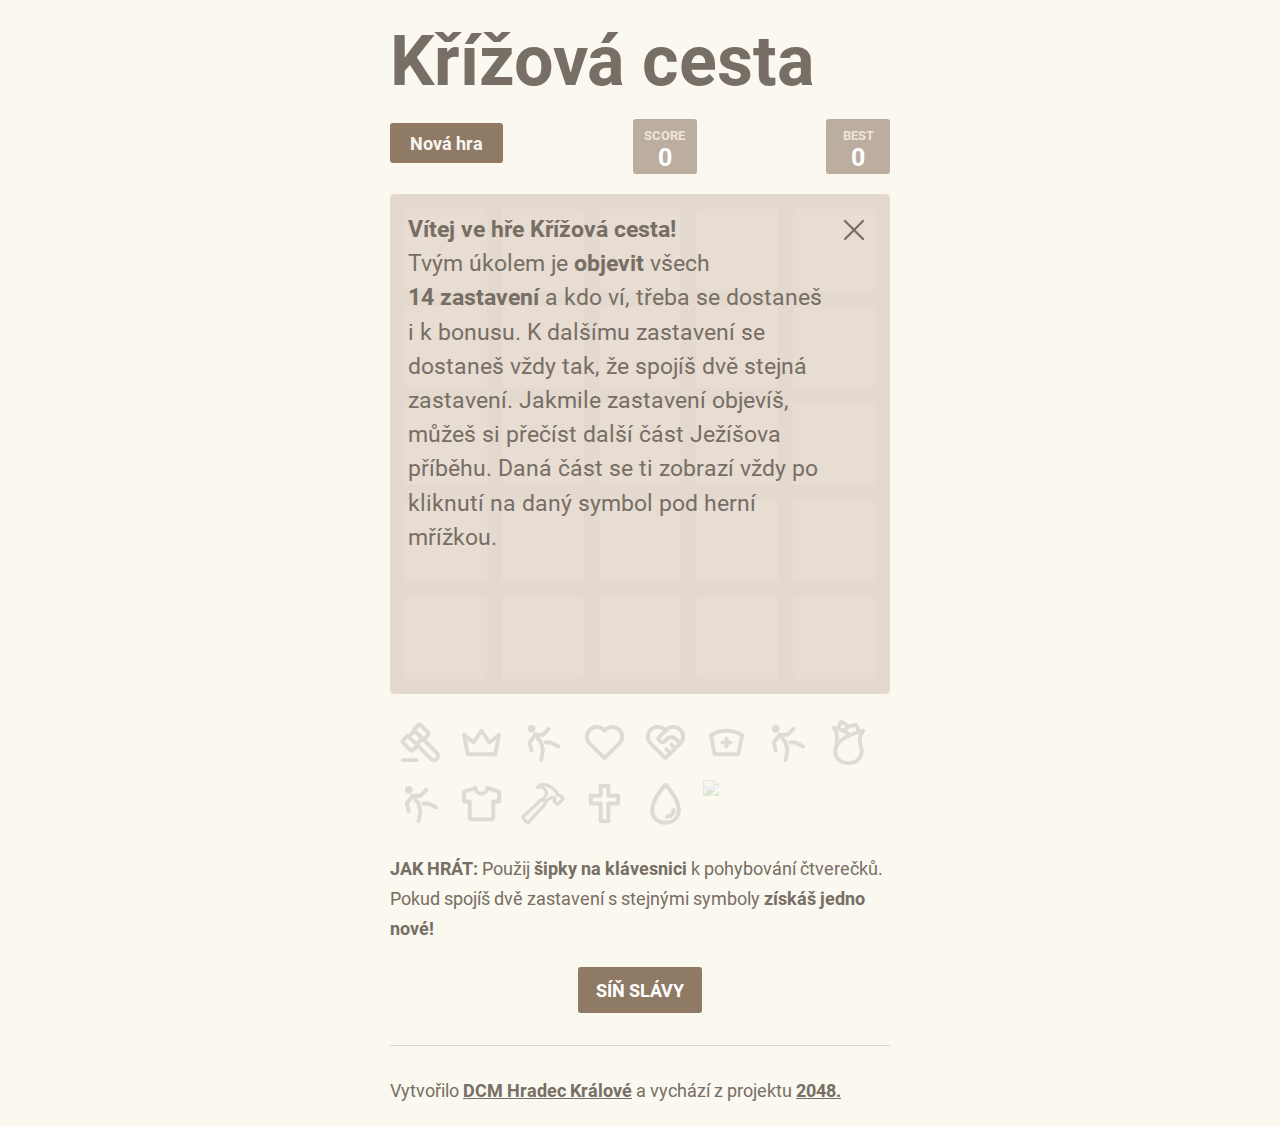
==== commit 3b185830: "Update author on footer" ====
--- a/index.html
+++ b/index.html
@@ -752,7 +752,7 @@
       </div>
       <hr />
       <p>
-        Vytvořeno
+        Vytvořilo
         <a
           href="https://www.bihk.cz/biskupstvi/diecezni-centrum-pro-mladez/"
           target="_blank"
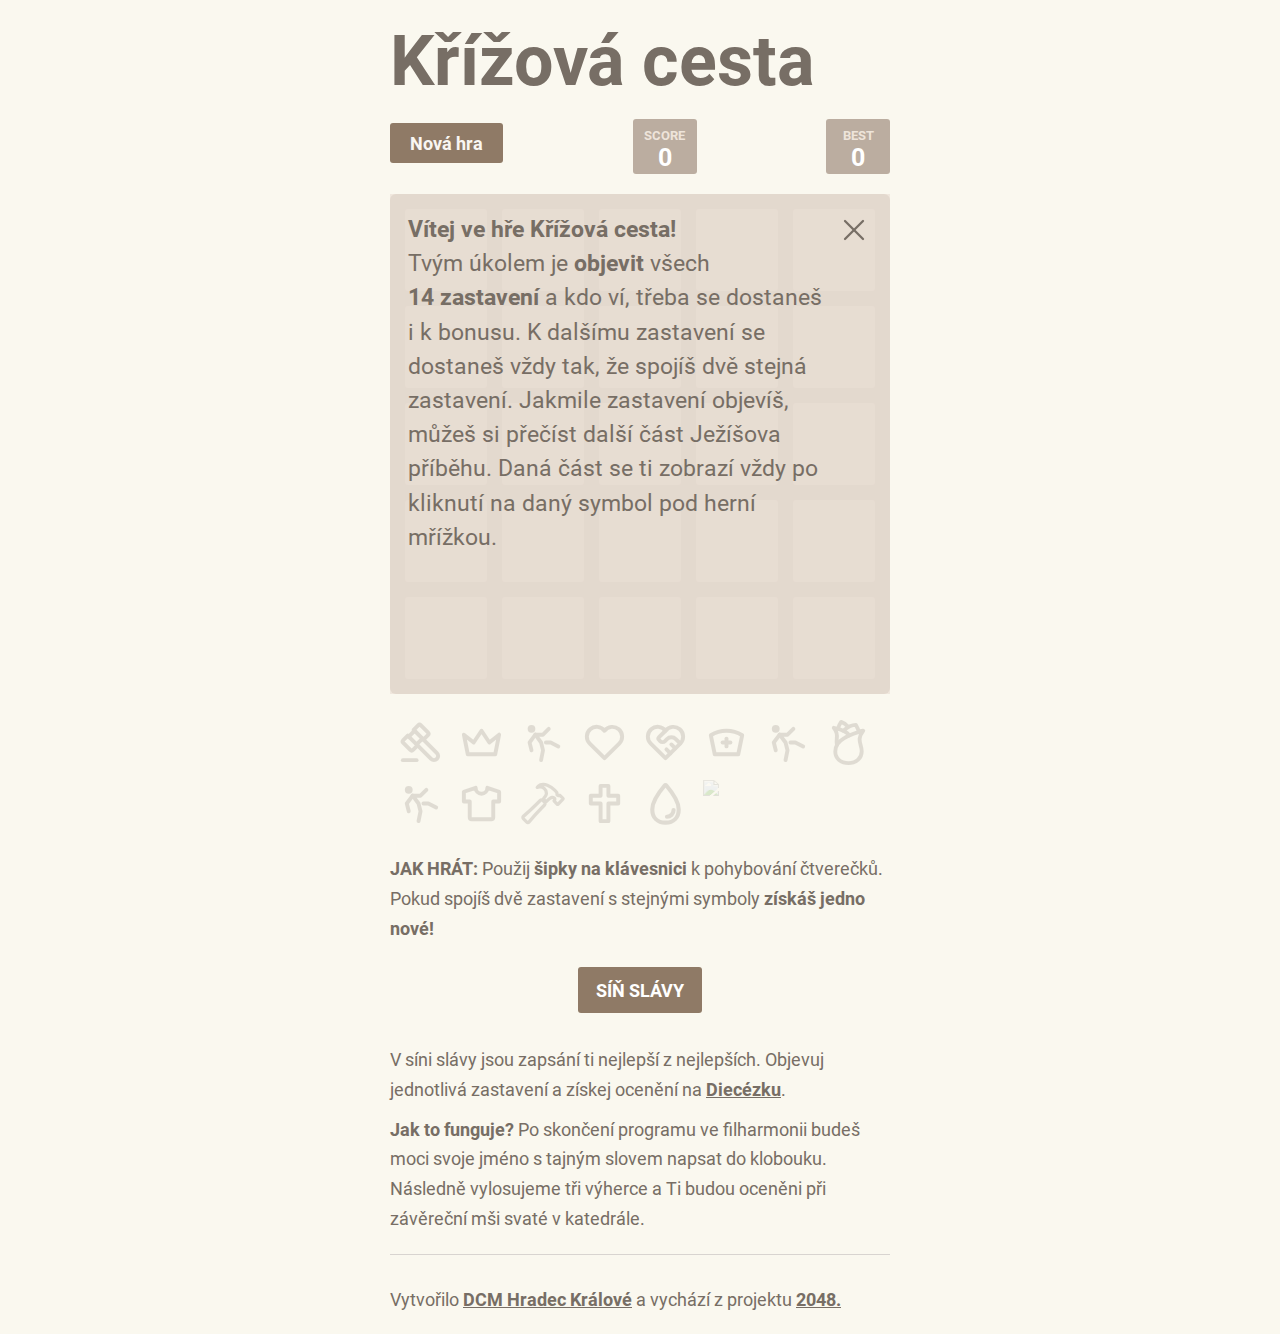
==== commit 9e8b297f: "Add competation details" ====
--- a/index.html
+++ b/index.html
@@ -12,7 +12,7 @@
     <meta property="“og:title”" content="Křížová cesta!" />
     <meta
       property="og:description"
-      content="Merguj a objev celou křížovou! Inspirováno hrou 2048 a je vyvinuta pro účely jarního Diecézka 2024 v Královehradecké diecézi."
+      content="Merguj a objev celou Křížovou cestu! Inspirováno hrou 2048 a vyvinuto na jarní Diecézko 2024 v Královehradecké diecézi."
     />
     <meta property="og:url" content="https://krizovka.diecezko.cz/" />
     <meta property="og:image" content="https://krizovka.diecezko.cz/ogg.png" />
@@ -750,6 +750,17 @@
       <div class="sin-slavy-box">
         <a href="/sin-slavy">Síň slávy</a>
       </div>
+      <p>
+        V&nbsp;síni slávy jsou zapsání ti nejlepší z&nbsp;nejlepších. Objevuj
+        jednotlivá zastavení a&nbsp;získej ocenění na
+        <a href="https://diecezko.cz/" target="_blank">Diecézku</a>.
+      </p>
+      <p>
+        <strong>Jak to funguje?</strong> Po skončení programu ve filharmonii
+        budeš moci svoje jméno s&nbsp;tajným slovem napsat do klobouku. Následně
+        vylosujeme tři výherce a Ti budou oceněni při závěreční mši svaté
+        v&nbsp;katedrále.
+      </p>
       <hr />
       <p>
         Vytvořilo
--- a/style/main.css
+++ b/style/main.css
@@ -1 +1 @@
-@import"fonts/roboto.css";.glory-container{width:90vw;max-width:500px;margin:auto}.glory-container h1{font-size:2.5rem;margin-bottom:0}.glory-container h2{margin-top:0}.progress-icon{margin:.4rem}@media screen and (max-width: 520px){.progress-icon{width:2rem}}@media screen and (max-width: 354px){.progress-icon{width:1.8rem}}.progress-not-open{cursor:not-allowed;-ms-touch-action:none;touch-action:none;opacity:.2}.progress-open{cursor:pointer;-ms-touch-action:auto;touch-action:auto;opacity:1;-webkit-animation:pop 200ms ease 200ms;animation:pop 200ms ease 200ms;-webkit-animation-fill-mode:backwards;animation-fill-mode:backwards}.progress-not-display{display:none}.progress-bar{margin-top:1rem;width:100%;display:-webkit-box;display:-ms-flexbox;display:flex;-ms-flex-wrap:wrap;flex-wrap:wrap;-webkit-box-orient:horizontal;-webkit-box-direction:normal;-ms-flex-direction:row;flex-direction:row}.progress-text-box{width:100%;margin-bottom:2rem;margin-top:1rem;padding-top:0rem;padding-bottom:1rem;border-top:1px solid rgba(119,110,101,.1647058824);border-bottom:1px solid rgba(119,110,101,.1647058824)}.progress-icon-box{display:-webkit-box;display:-ms-flexbox;display:flex;-webkit-box-orient:horizontal;-webkit-box-direction:normal;-ms-flex-direction:row;flex-direction:row}.progress-icon-box img{width:2.6rem}@media screen and (max-width: 520px){.progress-icon-box img{width:2.4rem}}@media screen and (max-width: 354px){.progress-icon-box img{width:1.5rem}}.progress-text-header{width:100%;display:-webkit-box;display:-ms-flexbox;display:flex;-webkit-box-orient:horizontal;-webkit-box-direction:reverse;-ms-flex-direction:row-reverse;flex-direction:row-reverse;-webkit-box-pack:justify;-ms-flex-pack:justify;justify-content:space-between;-webkit-box-align:center;-ms-flex-align:center;align-items:center}.progress-text-close{height:2rem;cursor:pointer}html,body{scroll-behavior:smooth;margin:0;padding:0;background:#faf8ef;color:#776e65;font-family:"Roboto",Arial,sans-serif;font-size:18px}body{margin:20px 0}.heading:after{content:"";display:block;clear:both}h1.title{width:100%;font-size:70px;font-weight:bold;margin:0;display:block;float:left;margin-bottom:.5rem}.sin-slavy-box{width:100%;text-align:center;margin-top:2rem;margin-bottom:2.5rem}.sin-slavy-box a{text-transform:uppercase;text-decoration:none;background:#8f7a66;color:#fff;border-radius:3px;padding:.7rem 1rem}.hidden{display:none !important}.share-button{margin-top:.5rem}@media screen and (max-width: 354px){.share-button{font-size:.7rem;font-weight:500}}@media screen and (max-width: 354px){.keep-playing-button{font-size:.7rem;font-weight:500}}@media screen and (max-width: 354px){.retry-button{margin-top:.5rem;font-size:.7rem;font-weight:500}}.welcome-info{display:-webkit-box;display:-ms-flexbox;display:flex;-webkit-box-orient:horizontal;-webkit-box-direction:reverse;-ms-flex-direction:row-reverse;flex-direction:row-reverse;-webkit-box-align:start;-ms-flex-align:start;align-items:flex-start;font-size:1.3rem;line-height:1.9rem;margin:1rem;text-align:left}.welcome-info .progress-text-close-welcome{cursor:pointer;width:2rem}@media screen and (max-width: 520px){.welcome-info{font-size:1.2rem;line-height:1.7rem}.welcome-info .progress-text-close-welcome{width:1.8rem}}@media screen and (max-width: 354px){.welcome-info{line-height:1.4rem;font-size:.9rem}.welcome-info .progress-text-close-welcome{width:1.4rem}}@-webkit-keyframes move-up{0%{top:25px;opacity:1}100%{top:-50px;opacity:0}}@keyframes move-up{0%{top:25px;opacity:1}100%{top:-50px;opacity:0}}.new-station-title{font-weight:600;margin:0;-webkit-animation:pop 200ms ease 200ms;animation:pop 200ms ease 200ms;-webkit-animation-fill-mode:backwards;animation-fill-mode:backwards}.scores-container{float:right;text-align:right;width:100%;display:-webkit-box;display:-ms-flexbox;display:flex;-webkit-box-orient:horizontal;-webkit-box-direction:normal;-ms-flex-direction:row;flex-direction:row;-webkit-box-align:center;-ms-flex-align:center;align-items:center;-webkit-box-pack:justify;-ms-flex-pack:justify;justify-content:space-between}.restart-button{display:inline-block;background:#8f7a66;border-radius:3px;padding:0 20px;text-decoration:none;color:#f9f6f2;height:40px;line-height:42px;display:block;text-align:center;float:right}@media screen and (max-width: 520px){.restart-button{font-size:1rem}}@media screen and (max-width: 354px){.restart-button{font-size:.8rem}}.score-container,.best-container{position:relative;display:inline-block;background:#bbada0;padding:15px 25px;font-size:25px;height:25px;line-height:47px;font-weight:bold;border-radius:3px;color:#fff;margin-top:8px;text-align:center}@media screen and (max-width: 520px){.score-container,.best-container{font-size:1.5rem}}@media screen and (max-width: 354px){.score-container,.best-container{font-size:1rem}}.score-container:after,.best-container:after{position:absolute;width:100%;top:10px;left:0;text-transform:uppercase;font-size:13px;line-height:13px;text-align:center;color:#eee4da}.score-container .score-addition,.best-container .score-addition{position:absolute;right:30px;color:red;font-size:25px;line-height:25px;font-weight:bold;color:rgba(119,110,101,.9);z-index:100;-webkit-animation:"move-up" 600ms ease-in;animation:"move-up" 600ms ease-in;-webkit-animation-fill-mode:both;animation-fill-mode:both}.score-container:after{content:"Score"}.best-container:after{content:"Best"}#share-score{width:100%;position:absolute;top:0;height:100vh;background-color:rgba(250,248,239,.9176470588);z-index:100}#share-score .content{display:-webkit-box;display:-ms-flexbox;display:flex;-webkit-box-align:center;-ms-flex-align:center;align-items:center;-webkit-box-pack:center;-ms-flex-pack:center;justify-content:center;-webkit-box-orient:vertical;-webkit-box-direction:normal;-ms-flex-direction:column;flex-direction:column;max-width:500px;width:90vw;margin:auto}#share-score .content h2{font-size:2rem}#share-score .content .input{background-color:none;border:#776e65 1px solid;border-radius:3px;font-family:"Roboto",Arial,sans-serif;margin-bottom:1rem;font-size:1rem;width:calc(100% - 2rem);padding:1rem 1rem}#share-score .content .submit{display:inline-block;background:#8f7a66;border-radius:3px;padding:0 20px;text-decoration:none;color:#f9f6f2;height:40px;line-height:42px;border:none;font-family:"Roboto",Arial,sans-serif;font-weight:600;cursor:pointer}#share-score .content .buttons{width:100%;display:-webkit-box;display:-ms-flexbox;display:flex;-webkit-box-pack:space-evenly;-ms-flex-pack:space-evenly;justify-content:space-evenly}p{margin-top:0;margin-bottom:10px;line-height:1.65}a{color:#776e65;font-weight:bold;text-decoration:underline;cursor:pointer}strong.important{text-transform:uppercase}hr{border:none;border-bottom:1px solid #d8d4d0;margin-top:20px;margin-bottom:30px}@media screen and (max-width: 520px){hr{margin:0}}@media screen and (max-width: 354px){hr{margin:0}}.container{width:500px;margin:0 auto}@-webkit-keyframes fade-in{0%{opacity:0}100%{opacity:1}}@keyframes fade-in{0%{opacity:0}100%{opacity:1}}.game-container{margin-top:20px;position:relative;padding:15px;cursor:default;-webkit-touch-callout:none;-webkit-user-select:none;-moz-user-select:none;background:#bbada0;border-radius:6px;width:500px;height:500px;-ms-touch-action:none;-webkit-box-sizing:border-box;box-sizing:border-box}.game-container .game-message{display:none;position:absolute;top:0;right:0;bottom:0;left:0;background:rgba(238,228,218,.8);z-index:100;text-align:center;-webkit-animation:fade-in 800ms ease 2400ms;animation:fade-in 800ms ease 2400ms;-webkit-animation-fill-mode:both;animation-fill-mode:both}.game-container .game-message p{font-size:2rem;font-weight:bold;height:60px;line-height:60px;margin-top:222px}.game-container .game-message .lower{display:block;margin-top:59px}.game-container .game-message a{display:inline-block;background:#8f7a66;border-radius:3px;padding:0 20px;text-decoration:none;color:#f9f6f2;height:40px;line-height:42px;margin-left:9px}.game-container .game-message a.keep-playing-button{display:none}.game-container .game-message.game-won{background:rgba(237,194,46,.5);color:#f9f6f2}.game-container .game-message.game-won a.keep-playing-button{display:inline-block}.game-container .game-message.game-won,.game-container .game-message.game-over{display:block}.game-container .game-message .new-station{display:none}.game-container .game-message.game-info{display:block;-webkit-animation:fade-in 1ms ease 2400ms;animation:fade-in 1ms ease 2400ms}.game-container .game-message.game-info .retry-button{display:none}.game-container .game-message.game-info .share-button{display:none}.game-container .game-message.game-info .new-station{display:block}.grid-container{position:absolute;z-index:1}.grid-row{margin-bottom:15px}.grid-row:last-child{margin-bottom:0}.grid-row:after{content:"";display:block;clear:both}.grid-cell{width:82px;height:82px;margin-right:15px;float:left;border-radius:3px;background:rgba(238,228,218,.35)}.grid-cell:last-child{margin-right:0}.tile-container{position:absolute;z-index:2}.tile,.tile .tile-inner{width:82px;height:82px;line-height:92px}.tile.tile-position-1-1{-webkit-transform:translate(0px, 0px);transform:translate(0px, 0px)}.tile.tile-position-1-2{-webkit-transform:translate(0px, 97px);transform:translate(0px, 97px)}.tile.tile-position-1-3{-webkit-transform:translate(0px, 194px);transform:translate(0px, 194px)}.tile.tile-position-1-4{-webkit-transform:translate(0px, 291px);transform:translate(0px, 291px)}.tile.tile-position-1-5{-webkit-transform:translate(0px, 388px);transform:translate(0px, 388px)}.tile.tile-position-2-1{-webkit-transform:translate(97px, 0px);transform:translate(97px, 0px)}.tile.tile-position-2-2{-webkit-transform:translate(97px, 97px);transform:translate(97px, 97px)}.tile.tile-position-2-3{-webkit-transform:translate(97px, 194px);transform:translate(97px, 194px)}.tile.tile-position-2-4{-webkit-transform:translate(97px, 291px);transform:translate(97px, 291px)}.tile.tile-position-2-5{-webkit-transform:translate(97px, 388px);transform:translate(97px, 388px)}.tile.tile-position-3-1{-webkit-transform:translate(194px, 0px);transform:translate(194px, 0px)}.tile.tile-position-3-2{-webkit-transform:translate(194px, 97px);transform:translate(194px, 97px)}.tile.tile-position-3-3{-webkit-transform:translate(194px, 194px);transform:translate(194px, 194px)}.tile.tile-position-3-4{-webkit-transform:translate(194px, 291px);transform:translate(194px, 291px)}.tile.tile-position-3-5{-webkit-transform:translate(194px, 388px);transform:translate(194px, 388px)}.tile.tile-position-4-1{-webkit-transform:translate(291px, 0px);transform:translate(291px, 0px)}.tile.tile-position-4-2{-webkit-transform:translate(291px, 97px);transform:translate(291px, 97px)}.tile.tile-position-4-3{-webkit-transform:translate(291px, 194px);transform:translate(291px, 194px)}.tile.tile-position-4-4{-webkit-transform:translate(291px, 291px);transform:translate(291px, 291px)}.tile.tile-position-4-5{-webkit-transform:translate(291px, 388px);transform:translate(291px, 388px)}.tile.tile-position-5-1{-webkit-transform:translate(388px, 0px);transform:translate(388px, 0px)}.tile.tile-position-5-2{-webkit-transform:translate(388px, 97px);transform:translate(388px, 97px)}.tile.tile-position-5-3{-webkit-transform:translate(388px, 194px);transform:translate(388px, 194px)}.tile.tile-position-5-4{-webkit-transform:translate(388px, 291px);transform:translate(388px, 291px)}.tile.tile-position-5-5{-webkit-transform:translate(388px, 388px);transform:translate(388px, 388px)}.tile{position:absolute;-webkit-transition:200ms ease-in-out;transition:200ms ease-in-out;-webkit-transition-property:-webkit-transform;transition-property:-webkit-transform;transition-property:transform;transition-property:transform, -webkit-transform}.tile .tile-inner{border-radius:3px;background:#eee4da;text-align:center;font-weight:bold;z-index:10;font-size:2rem}.tile.tile-2 .tile-inner{color:#f9f6f2;background:#ede3d9}.tile.tile-4 .tile-inner{color:#f9f6f2;background:#eedac4}.tile.tile-8 .tile-inner{color:#f9f6f2;background:#f0c6a3}.tile.tile-16 .tile-inner{color:#f9f6f2;background:#f39a7b}.tile.tile-32 .tile-inner{color:#f9f6f2;background:#f7a972}.tile.tile-64 .tile-inner{color:#f9f6f2;background:#f7b86b}.tile.tile-128 .tile-inner{color:#f9f6f2;background:#f7c668;font-size:1.5rem}@media screen and (max-width: 520px){.tile.tile-128 .tile-inner{font-size:1.5rem}}@media screen and (max-width: 354px){.tile.tile-128 .tile-inner{font-size:1.2rem}}.tile.tile-256 .tile-inner{color:#f9f6f2;background:#f7d569;font-size:1.5rem}@media screen and (max-width: 520px){.tile.tile-256 .tile-inner{font-size:1.5rem}}@media screen and (max-width: 354px){.tile.tile-256 .tile-inner{font-size:1.2rem}}.tile.tile-512 .tile-inner{color:#f9f6f2;background:#e1db5c;font-size:1.5rem}@media screen and (max-width: 520px){.tile.tile-512 .tile-inner{font-size:1.5rem}}@media screen and (max-width: 354px){.tile.tile-512 .tile-inner{font-size:1.2rem}}.tile.tile-1024 .tile-inner{color:#f9f6f2;background:#c4e15e;font-size:1.2rem}@media screen and (max-width: 520px){.tile.tile-1024 .tile-inner{font-size:1.2rem}}@media screen and (max-width: 354px){.tile.tile-1024 .tile-inner{font-size:.75rem}}.tile.tile-2048 .tile-inner{color:#f9f6f2;background:#91e56b;font-size:1.2rem}@media screen and (max-width: 520px){.tile.tile-2048 .tile-inner{font-size:1.2rem}}@media screen and (max-width: 354px){.tile.tile-2048 .tile-inner{font-size:.75rem}}.tile.tile-4096 .tile-inner{color:#f9f6f2;background:#6be298;font-size:1.2rem}@media screen and (max-width: 520px){.tile.tile-4096 .tile-inner{font-size:1.2rem}}@media screen and (max-width: 354px){.tile.tile-4096 .tile-inner{font-size:.75rem}}.tile.tile-8192 .tile-inner{color:#f9f6f2;background:#6bdab2;font-size:1.2rem}@media screen and (max-width: 520px){.tile.tile-8192 .tile-inner{font-size:1.2rem}}@media screen and (max-width: 354px){.tile.tile-8192 .tile-inner{font-size:.75rem}}.tile.tile-16384 .tile-inner{color:#f9f6f2;background:#92cfb3;font-size:1.2rem}@media screen and (max-width: 520px){.tile.tile-16384 .tile-inner{font-size:1.2rem}}@media screen and (max-width: 354px){.tile.tile-16384 .tile-inner{font-size:.75rem}}.tile.tile-32768 .tile-inner{color:#f9f6f2;background:#6bc5ae;font-size:1.2rem}@media screen and (max-width: 520px){.tile.tile-32768 .tile-inner{font-size:1.2rem}}@media screen and (max-width: 354px){.tile.tile-32768 .tile-inner{font-size:.75rem}}.tile.tile-65536 .tile-inner{color:#f9f6f2;background:#8cb6aa;font-size:1.2rem}@media screen and (max-width: 520px){.tile.tile-65536 .tile-inner{font-size:1.2rem}}@media screen and (max-width: 354px){.tile.tile-65536 .tile-inner{font-size:.75rem}}.tile.tile-131072 .tile-inner{color:#f9f6f2;background:#c99ea5;font-size:1.2rem}@media screen and (max-width: 520px){.tile.tile-131072 .tile-inner{font-size:1.2rem}}@media screen and (max-width: 354px){.tile.tile-131072 .tile-inner{font-size:.75rem}}.tile.tile-262144 .tile-inner{color:#f9f6f2;background:#f6619b;font-size:1.2rem}@media screen and (max-width: 520px){.tile.tile-262144 .tile-inner{font-size:1.2rem}}@media screen and (max-width: 354px){.tile.tile-262144 .tile-inner{font-size:.75rem}}.tile.tile-super .tile-inner{color:#f9f6f2;background:#3c3a33;font-size:30px}@media screen and (max-width: 520px){.tile.tile-super .tile-inner{font-size:10px}}@-webkit-keyframes appear{0%{opacity:0;-webkit-transform:scale(0);transform:scale(0)}100%{opacity:1;-webkit-transform:scale(1);transform:scale(1)}}@keyframes appear{0%{opacity:0;-webkit-transform:scale(0);transform:scale(0)}100%{opacity:1;-webkit-transform:scale(1);transform:scale(1)}}.tile-new .tile-inner{-webkit-animation:appear 200ms ease 200ms;animation:appear 200ms ease 200ms;-webkit-animation-fill-mode:backwards;animation-fill-mode:backwards}@-webkit-keyframes pop{0%{-webkit-transform:scale(0);transform:scale(0)}50%{-webkit-transform:scale(1.2);transform:scale(1.2)}100%{-webkit-transform:scale(1);transform:scale(1)}}@keyframes pop{0%{-webkit-transform:scale(0);transform:scale(0)}50%{-webkit-transform:scale(1.2);transform:scale(1.2)}100%{-webkit-transform:scale(1);transform:scale(1)}}.tile-merged .tile-inner{z-index:20;-webkit-animation:pop 200ms ease 200ms;animation:pop 200ms ease 200ms;-webkit-animation-fill-mode:backwards;animation-fill-mode:backwards}.above-game{display:-webkit-box;display:-ms-flexbox;display:flex;-webkit-box-orient:vertical;-webkit-box-direction:normal;-ms-flex-direction:column;flex-direction:column;-webkit-box-align:center;-ms-flex-align:center;align-items:center}.game-intro{margin-bottom:0}.game-explanation{margin-top:20px}@media screen and (max-width: 520px){html,body{font-size:15px}.container{width:90vw;display:-webkit-box;display:-ms-flexbox;display:flex;-webkit-box-orient:vertical;-webkit-box-direction:normal;-ms-flex-direction:column;flex-direction:column;-webkit-box-align:center;-ms-flex-align:center;align-items:center}h1.title{font-size:27px;margin-top:15px}.score-container,.best-container{margin-top:0;padding:15px 10px;min-width:40px}.heading{width:100%;margin-bottom:10px;display:-webkit-box;display:-ms-flexbox;display:flex;-webkit-box-orient:vertical;-webkit-box-direction:normal;-ms-flex-direction:column;flex-direction:column;-webkit-box-align:center;-ms-flex-align:center;align-items:center}.game-container{margin-top:20px;position:relative;padding:10px;cursor:default;-webkit-touch-callout:none;-webkit-user-select:none;-moz-user-select:none;background:#bbada0;border-radius:6px;width:330px;height:330px;-ms-touch-action:none;-webkit-box-sizing:border-box;box-sizing:border-box}.game-container .game-message{display:none;position:absolute;top:0;right:0;bottom:0;left:0;background:rgba(238,228,218,.8);z-index:100;text-align:center;-webkit-animation:fade-in 800ms ease 2400ms;animation:fade-in 800ms ease 2400ms;-webkit-animation-fill-mode:both;animation-fill-mode:both}.game-container .game-message p{font-size:60px;font-weight:bold;height:60px;line-height:60px;margin-top:222px}.game-container .game-message .lower{display:block;margin-top:59px}.game-container .game-message a{display:inline-block;background:#8f7a66;border-radius:3px;padding:0 20px;text-decoration:none;color:#f9f6f2;height:40px;line-height:42px;margin-left:9px}.game-container .game-message a.keep-playing-button{display:none}.game-container .game-message.game-won{background:rgba(237,194,46,.5);color:#f9f6f2}.game-container .game-message.game-won a.keep-playing-button{display:inline-block}.game-container .game-message.game-won,.game-container .game-message.game-over{display:block}.game-container .game-message .new-station{display:none}.game-container .game-message.game-info{display:block;-webkit-animation:fade-in 1ms ease 2400ms;animation:fade-in 1ms ease 2400ms}.game-container .game-message.game-info .retry-button{display:none}.game-container .game-message.game-info .share-button{display:none}.game-container .game-message.game-info .new-station{display:block}.grid-container{position:absolute;z-index:1}.grid-row{margin-bottom:10px}.grid-row:last-child{margin-bottom:0}.grid-row:after{content:"";display:block;clear:both}.grid-cell{width:54px;height:54px;margin-right:10px;float:left;border-radius:3px;background:rgba(238,228,218,.35)}.grid-cell:last-child{margin-right:0}.tile-container{position:absolute;z-index:2}.tile,.tile .tile-inner{width:54px;height:54px;line-height:64px}.tile.tile-position-1-1{-webkit-transform:translate(0px, 0px);transform:translate(0px, 0px)}.tile.tile-position-1-2{-webkit-transform:translate(0px, 64px);transform:translate(0px, 64px)}.tile.tile-position-1-3{-webkit-transform:translate(0px, 128px);transform:translate(0px, 128px)}.tile.tile-position-1-4{-webkit-transform:translate(0px, 192px);transform:translate(0px, 192px)}.tile.tile-position-1-5{-webkit-transform:translate(0px, 256px);transform:translate(0px, 256px)}.tile.tile-position-2-1{-webkit-transform:translate(64px, 0px);transform:translate(64px, 0px)}.tile.tile-position-2-2{-webkit-transform:translate(64px, 64px);transform:translate(64px, 64px)}.tile.tile-position-2-3{-webkit-transform:translate(64px, 128px);transform:translate(64px, 128px)}.tile.tile-position-2-4{-webkit-transform:translate(64px, 192px);transform:translate(64px, 192px)}.tile.tile-position-2-5{-webkit-transform:translate(64px, 256px);transform:translate(64px, 256px)}.tile.tile-position-3-1{-webkit-transform:translate(128px, 0px);transform:translate(128px, 0px)}.tile.tile-position-3-2{-webkit-transform:translate(128px, 64px);transform:translate(128px, 64px)}.tile.tile-position-3-3{-webkit-transform:translate(128px, 128px);transform:translate(128px, 128px)}.tile.tile-position-3-4{-webkit-transform:translate(128px, 192px);transform:translate(128px, 192px)}.tile.tile-position-3-5{-webkit-transform:translate(128px, 256px);transform:translate(128px, 256px)}.tile.tile-position-4-1{-webkit-transform:translate(192px, 0px);transform:translate(192px, 0px)}.tile.tile-position-4-2{-webkit-transform:translate(192px, 64px);transform:translate(192px, 64px)}.tile.tile-position-4-3{-webkit-transform:translate(192px, 128px);transform:translate(192px, 128px)}.tile.tile-position-4-4{-webkit-transform:translate(192px, 192px);transform:translate(192px, 192px)}.tile.tile-position-4-5{-webkit-transform:translate(192px, 256px);transform:translate(192px, 256px)}.tile.tile-position-5-1{-webkit-transform:translate(256px, 0px);transform:translate(256px, 0px)}.tile.tile-position-5-2{-webkit-transform:translate(256px, 64px);transform:translate(256px, 64px)}.tile.tile-position-5-3{-webkit-transform:translate(256px, 128px);transform:translate(256px, 128px)}.tile.tile-position-5-4{-webkit-transform:translate(256px, 192px);transform:translate(256px, 192px)}.tile.tile-position-5-5{-webkit-transform:translate(256px, 256px);transform:translate(256px, 256px)}.game-container{margin-top:20px}.tile .tile-inner{font-size:1.8rem}.game-message p{font-size:1.5rem !important;height:30px !important;line-height:30px !important;margin-top:90px !important}.game-message .lower{margin-top:30px !important}}@media screen and (max-width: 354px){html,body{font-size:15px}.container{width:90vw;display:-webkit-box;display:-ms-flexbox;display:flex;-webkit-box-orient:vertical;-webkit-box-direction:normal;-ms-flex-direction:column;flex-direction:column;-webkit-box-align:center;-ms-flex-align:center;align-items:center}h1.title{font-size:27px;margin-top:15px}.score-container,.best-container{margin-top:0;padding:15px 10px;min-width:40px}.heading{margin-bottom:10px}.game-container{margin-top:20px;position:relative;padding:7px;cursor:default;-webkit-touch-callout:none;-webkit-user-select:none;-moz-user-select:none;background:#bbada0;border-radius:6px;width:250px;height:250px;-ms-touch-action:none;-webkit-box-sizing:border-box;box-sizing:border-box}.game-container .game-message{display:none;position:absolute;top:0;right:0;bottom:0;left:0;background:rgba(238,228,218,.8);z-index:100;text-align:center;-webkit-animation:fade-in 800ms ease 2400ms;animation:fade-in 800ms ease 2400ms;-webkit-animation-fill-mode:both;animation-fill-mode:both}.game-container .game-message p{font-size:60px;font-weight:bold;height:60px;line-height:60px;margin-top:222px}.game-container .game-message .lower{display:block;margin-top:59px}.game-container .game-message a{display:inline-block;background:#8f7a66;border-radius:3px;padding:0 20px;text-decoration:none;color:#f9f6f2;height:40px;line-height:42px;margin-left:9px}.game-container .game-message a.keep-playing-button{display:none}.game-container .game-message.game-won{background:rgba(237,194,46,.5);color:#f9f6f2}.game-container .game-message.game-won a.keep-playing-button{display:inline-block}.game-container .game-message.game-won,.game-container .game-message.game-over{display:block}.game-container .game-message .new-station{display:none}.game-container .game-message.game-info{display:block;-webkit-animation:fade-in 1ms ease 2400ms;animation:fade-in 1ms ease 2400ms}.game-container .game-message.game-info .retry-button{display:none}.game-container .game-message.game-info .share-button{display:none}.game-container .game-message.game-info .new-station{display:block}.grid-container{position:absolute;z-index:1}.grid-row{margin-bottom:7px}.grid-row:last-child{margin-bottom:0}.grid-row:after{content:"";display:block;clear:both}.grid-cell{width:41.6px;height:41.6px;margin-right:7px;float:left;border-radius:3px;background:rgba(238,228,218,.35)}.grid-cell:last-child{margin-right:0}.tile-container{position:absolute;z-index:2}.tile,.tile .tile-inner{width:42px;height:42px;line-height:51.6px}.tile.tile-position-1-1{-webkit-transform:translate(0px, 0px);transform:translate(0px, 0px)}.tile.tile-position-1-2{-webkit-transform:translate(0px, 48px);transform:translate(0px, 48px)}.tile.tile-position-1-3{-webkit-transform:translate(0px, 97px);transform:translate(0px, 97px)}.tile.tile-position-1-4{-webkit-transform:translate(0px, 145px);transform:translate(0px, 145px)}.tile.tile-position-1-5{-webkit-transform:translate(0px, 194px);transform:translate(0px, 194px)}.tile.tile-position-2-1{-webkit-transform:translate(48px, 0px);transform:translate(48px, 0px)}.tile.tile-position-2-2{-webkit-transform:translate(48px, 48px);transform:translate(48px, 48px)}.tile.tile-position-2-3{-webkit-transform:translate(48px, 97px);transform:translate(48px, 97px)}.tile.tile-position-2-4{-webkit-transform:translate(48px, 145px);transform:translate(48px, 145px)}.tile.tile-position-2-5{-webkit-transform:translate(48px, 194px);transform:translate(48px, 194px)}.tile.tile-position-3-1{-webkit-transform:translate(97px, 0px);transform:translate(97px, 0px)}.tile.tile-position-3-2{-webkit-transform:translate(97px, 48px);transform:translate(97px, 48px)}.tile.tile-position-3-3{-webkit-transform:translate(97px, 97px);transform:translate(97px, 97px)}.tile.tile-position-3-4{-webkit-transform:translate(97px, 145px);transform:translate(97px, 145px)}.tile.tile-position-3-5{-webkit-transform:translate(97px, 194px);transform:translate(97px, 194px)}.tile.tile-position-4-1{-webkit-transform:translate(145px, 0px);transform:translate(145px, 0px)}.tile.tile-position-4-2{-webkit-transform:translate(145px, 48px);transform:translate(145px, 48px)}.tile.tile-position-4-3{-webkit-transform:translate(145px, 97px);transform:translate(145px, 97px)}.tile.tile-position-4-4{-webkit-transform:translate(145px, 145px);transform:translate(145px, 145px)}.tile.tile-position-4-5{-webkit-transform:translate(145px, 194px);transform:translate(145px, 194px)}.tile.tile-position-5-1{-webkit-transform:translate(194px, 0px);transform:translate(194px, 0px)}.tile.tile-position-5-2{-webkit-transform:translate(194px, 48px);transform:translate(194px, 48px)}.tile.tile-position-5-3{-webkit-transform:translate(194px, 97px);transform:translate(194px, 97px)}.tile.tile-position-5-4{-webkit-transform:translate(194px, 145px);transform:translate(194px, 145px)}.tile.tile-position-5-5{-webkit-transform:translate(194px, 194px);transform:translate(194px, 194px)}.game-container{margin-top:20px}.tile .tile-inner{font-size:1.3rem}.game-message p{font-size:1rem !important;height:30px !important;line-height:30px !important;margin-top:90px !important}.game-message .lower{margin-top:30px !important}}.tile.tile-2 .tile-inner{background-image:url("/icons/01.svg");background-position:center;background-repeat:no-repeat;background-size:4rem;text-indent:100%;white-space:nowrap;overflow:hidden}@media screen and (max-width: 520px){.tile.tile-2 .tile-inner{background-size:3.2rem}}@media screen and (max-width: 354px){.tile.tile-2 .tile-inner{background-size:2.4rem}}.tile.tile-4 .tile-inner{background-image:url("/icons/02.svg");background-position:center;background-repeat:no-repeat;background-size:4rem;text-indent:100%;white-space:nowrap;overflow:hidden}@media screen and (max-width: 520px){.tile.tile-4 .tile-inner{background-size:3.2rem}}@media screen and (max-width: 354px){.tile.tile-4 .tile-inner{background-size:2.4rem}}.tile.tile-8 .tile-inner{background-image:url("/icons/03.svg");background-position:center;background-repeat:no-repeat;background-size:4rem;text-indent:100%;white-space:nowrap;overflow:hidden}@media screen and (max-width: 520px){.tile.tile-8 .tile-inner{background-size:3.2rem}}@media screen and (max-width: 354px){.tile.tile-8 .tile-inner{background-size:2.4rem}}.tile.tile-16 .tile-inner{background-image:url("/icons/04.svg");background-position:center;background-repeat:no-repeat;background-size:4rem;text-indent:100%;white-space:nowrap;overflow:hidden}@media screen and (max-width: 520px){.tile.tile-16 .tile-inner{background-size:3.2rem}}@media screen and (max-width: 354px){.tile.tile-16 .tile-inner{background-size:2.4rem}}.tile.tile-32 .tile-inner{background-image:url("/icons/05.svg");background-position:center;background-repeat:no-repeat;background-size:4rem;text-indent:100%;white-space:nowrap;overflow:hidden}@media screen and (max-width: 520px){.tile.tile-32 .tile-inner{background-size:3.2rem}}@media screen and (max-width: 354px){.tile.tile-32 .tile-inner{background-size:2.4rem}}.tile.tile-64 .tile-inner{background-image:url("/icons/06.svg");background-position:center;background-repeat:no-repeat;background-size:4rem;text-indent:100%;white-space:nowrap;overflow:hidden}@media screen and (max-width: 520px){.tile.tile-64 .tile-inner{background-size:3.2rem}}@media screen and (max-width: 354px){.tile.tile-64 .tile-inner{background-size:2.4rem}}.tile.tile-128 .tile-inner{background-image:url("/icons/07.svg");background-position:center;background-repeat:no-repeat;background-size:4rem;text-indent:100%;white-space:nowrap;overflow:hidden}@media screen and (max-width: 520px){.tile.tile-128 .tile-inner{background-size:3.2rem}}@media screen and (max-width: 354px){.tile.tile-128 .tile-inner{background-size:2.4rem}}.tile.tile-256 .tile-inner{background-image:url("/icons/08.svg");background-position:center;background-repeat:no-repeat;background-size:4rem;text-indent:100%;white-space:nowrap;overflow:hidden}@media screen and (max-width: 520px){.tile.tile-256 .tile-inner{background-size:3.2rem}}@media screen and (max-width: 354px){.tile.tile-256 .tile-inner{background-size:2.4rem}}.tile.tile-512 .tile-inner{background-image:url("/icons/09.svg");background-position:center;background-repeat:no-repeat;background-size:4rem;text-indent:100%;white-space:nowrap;overflow:hidden}@media screen and (max-width: 520px){.tile.tile-512 .tile-inner{background-size:3.2rem}}@media screen and (max-width: 354px){.tile.tile-512 .tile-inner{background-size:2.4rem}}.tile.tile-1024 .tile-inner{background-image:url("/icons/10.svg");background-position:center;background-repeat:no-repeat;background-size:4rem;text-indent:100%;white-space:nowrap;overflow:hidden}@media screen and (max-width: 520px){.tile.tile-1024 .tile-inner{background-size:3.2rem}}@media screen and (max-width: 354px){.tile.tile-1024 .tile-inner{background-size:2.4rem}}.tile.tile-2048 .tile-inner{background-image:url("/icons/11.svg");background-position:center;background-repeat:no-repeat;background-size:4rem;text-indent:100%;white-space:nowrap;overflow:hidden}@media screen and (max-width: 520px){.tile.tile-2048 .tile-inner{background-size:3.2rem}}@media screen and (max-width: 354px){.tile.tile-2048 .tile-inner{background-size:2.4rem}}.tile.tile-4096 .tile-inner{background-image:url("/icons/12.svg");background-position:center;background-repeat:no-repeat;background-size:4rem;text-indent:100%;white-space:nowrap;overflow:hidden}@media screen and (max-width: 520px){.tile.tile-4096 .tile-inner{background-size:3.2rem}}@media screen and (max-width: 354px){.tile.tile-4096 .tile-inner{background-size:2.4rem}}.tile.tile-8192 .tile-inner{background-image:url("/icons/13.svg");background-position:center;background-repeat:no-repeat;background-size:4rem;text-indent:100%;white-space:nowrap;overflow:hidden;background-color:#00e6f4}@media screen and (max-width: 520px){.tile.tile-8192 .tile-inner{background-size:3.2rem}}@media screen and (max-width: 354px){.tile.tile-8192 .tile-inner{background-size:2.4rem}}.tile.tile-16384 .tile-inner{background-image:url("/icons/14.svg");background-position:center;background-repeat:no-repeat;background-size:4rem;text-indent:100%;white-space:nowrap;overflow:hidden;background-color:#47d3ff}@media screen and (max-width: 520px){.tile.tile-16384 .tile-inner{background-size:3.2rem}}@media screen and (max-width: 354px){.tile.tile-16384 .tile-inner{background-size:2.4rem}}.tile.tile-32768 .tile-inner{background-image:url("/icons/15.svg");background-position:center;background-repeat:no-repeat;background-size:4rem;text-indent:100%;white-space:nowrap;overflow:hidden;background-color:#00c3ff}@media screen and (max-width: 520px){.tile.tile-32768 .tile-inner{background-size:3.2rem}}@media screen and (max-width: 354px){.tile.tile-32768 .tile-inner{background-size:2.4rem}}.tile.tile-65536 .tile-inner{background-image:url("/icons/16.svg");background-position:center;background-repeat:no-repeat;background-size:4rem;text-indent:100%;white-space:nowrap;overflow:hidden;background-color:#3ca9ff}@media screen and (max-width: 520px){.tile.tile-65536 .tile-inner{background-size:3.2rem}}@media screen and (max-width: 354px){.tile.tile-65536 .tile-inner{background-size:2.4rem}}.tile.tile-131072 .tile-inner{background-image:url("/icons/17.svg");background-position:center;background-repeat:no-repeat;background-size:4rem;text-indent:100%;white-space:nowrap;overflow:hidden;background-color:#ac7eff}@media screen and (max-width: 520px){.tile.tile-131072 .tile-inner{background-size:3.2rem}}@media screen and (max-width: 354px){.tile.tile-131072 .tile-inner{background-size:2.4rem}}.tile.tile-262144 .tile-inner{background-image:url("/icons/18.svg");background-position:center;background-repeat:no-repeat;background-size:4rem;text-indent:100%;white-space:nowrap;overflow:hidden;background-color:#fd12f5}@media screen and (max-width: 520px){.tile.tile-262144 .tile-inner{background-size:3.2rem}}@media screen and (max-width: 354px){.tile.tile-262144 .tile-inner{background-size:2.4rem}}+@import"fonts/roboto.css";.glory-container{width:90vw;max-width:500px;margin:auto}.glory-container h1{font-size:2.5rem;margin-bottom:0}.glory-container h2{margin-top:0}.glory-container table{width:100%}.glory-container table .id{text-align:right}.glory-container table .name{text-align:left}.glory-container table .score{text-align:right}.glory-container .first{font-weight:600;font-size:1.2rem;list-style:none;margin-left:.2rem}.glory-container .top{font-weight:600}.progress-icon{margin:.4rem}@media screen and (max-width: 520px){.progress-icon{width:2rem}}@media screen and (max-width: 354px){.progress-icon{width:1.8rem}}.progress-not-open{cursor:not-allowed;-ms-touch-action:none;touch-action:none;opacity:.2}.progress-open{cursor:pointer;-ms-touch-action:auto;touch-action:auto;opacity:1;-webkit-animation:pop 200ms ease 200ms;animation:pop 200ms ease 200ms;-webkit-animation-fill-mode:backwards;animation-fill-mode:backwards}.progress-not-display{display:none}.progress-bar{margin-top:1rem;width:100%;display:-webkit-box;display:-ms-flexbox;display:flex;-ms-flex-wrap:wrap;flex-wrap:wrap;-webkit-box-orient:horizontal;-webkit-box-direction:normal;-ms-flex-direction:row;flex-direction:row}.progress-text-box{width:100%;margin-bottom:2rem;margin-top:1rem;padding-top:0rem;padding-bottom:1rem;border-top:1px solid rgba(119,110,101,.1647058824);border-bottom:1px solid rgba(119,110,101,.1647058824)}.progress-icon-box{display:-webkit-box;display:-ms-flexbox;display:flex;-webkit-box-orient:horizontal;-webkit-box-direction:normal;-ms-flex-direction:row;flex-direction:row}.progress-icon-box img{width:2.6rem}@media screen and (max-width: 520px){.progress-icon-box img{width:2.4rem}}@media screen and (max-width: 354px){.progress-icon-box img{width:1.5rem}}.progress-text-header{width:100%;display:-webkit-box;display:-ms-flexbox;display:flex;-webkit-box-orient:horizontal;-webkit-box-direction:reverse;-ms-flex-direction:row-reverse;flex-direction:row-reverse;-webkit-box-pack:justify;-ms-flex-pack:justify;justify-content:space-between;-webkit-box-align:center;-ms-flex-align:center;align-items:center}.progress-text-close{height:2rem;cursor:pointer}html,body{scroll-behavior:smooth;margin:0;padding:0;background:#faf8ef;color:#776e65;font-family:"Roboto",Arial,sans-serif;font-size:18px}body{margin:20px 0}.heading:after{content:"";display:block;clear:both}h1.title{width:100%;font-size:70px;font-weight:bold;margin:0;display:block;float:left;margin-bottom:.5rem}.sin-slavy-box{width:100%;text-align:center;margin-top:2rem;margin-bottom:2.5rem}.sin-slavy-box a{text-transform:uppercase;text-decoration:none;background:#8f7a66;color:#fff;border-radius:3px;padding:.7rem 1rem}.hidden{display:none !important}.share-button{margin-top:.5rem}@media screen and (max-width: 354px){.share-button{font-size:.7rem;font-weight:500}}@media screen and (max-width: 354px){.keep-playing-button{font-size:.7rem;font-weight:500}}@media screen and (max-width: 354px){.retry-button{margin-top:.5rem;font-size:.7rem;font-weight:500}}.welcome-info{display:-webkit-box;display:-ms-flexbox;display:flex;-webkit-box-orient:horizontal;-webkit-box-direction:reverse;-ms-flex-direction:row-reverse;flex-direction:row-reverse;-webkit-box-align:start;-ms-flex-align:start;align-items:flex-start;font-size:1.3rem;line-height:1.9rem;margin:1rem;text-align:left}.welcome-info .progress-text-close-welcome{cursor:pointer;width:2rem}@media screen and (max-width: 520px){.welcome-info{font-size:1.2rem;line-height:1.7rem}.welcome-info .progress-text-close-welcome{width:1.8rem}}@media screen and (max-width: 354px){.welcome-info{line-height:1.4rem;font-size:.9rem}.welcome-info .progress-text-close-welcome{width:1.4rem}}@-webkit-keyframes move-up{0%{top:25px;opacity:1}100%{top:-50px;opacity:0}}@keyframes move-up{0%{top:25px;opacity:1}100%{top:-50px;opacity:0}}.new-station-title{font-weight:600;margin:0;-webkit-animation:pop 200ms ease 200ms;animation:pop 200ms ease 200ms;-webkit-animation-fill-mode:backwards;animation-fill-mode:backwards}.scores-container{float:right;text-align:right;width:100%;display:-webkit-box;display:-ms-flexbox;display:flex;-webkit-box-orient:horizontal;-webkit-box-direction:normal;-ms-flex-direction:row;flex-direction:row;-webkit-box-align:center;-ms-flex-align:center;align-items:center;-webkit-box-pack:justify;-ms-flex-pack:justify;justify-content:space-between}.restart-button{display:inline-block;background:#8f7a66;border-radius:3px;padding:0 20px;text-decoration:none;color:#f9f6f2;height:40px;line-height:42px;display:block;text-align:center;float:right}@media screen and (max-width: 520px){.restart-button{font-size:1rem}}@media screen and (max-width: 354px){.restart-button{font-size:.8rem}}.score-container,.best-container{position:relative;display:inline-block;background:#bbada0;padding:15px 25px;font-size:25px;height:25px;line-height:47px;font-weight:bold;border-radius:3px;color:#fff;margin-top:8px;text-align:center}@media screen and (max-width: 520px){.score-container,.best-container{font-size:1.5rem}}@media screen and (max-width: 354px){.score-container,.best-container{font-size:1rem}}.score-container:after,.best-container:after{position:absolute;width:100%;top:10px;left:0;text-transform:uppercase;font-size:13px;line-height:13px;text-align:center;color:#eee4da}.score-container .score-addition,.best-container .score-addition{position:absolute;right:30px;color:red;font-size:25px;line-height:25px;font-weight:bold;color:rgba(119,110,101,.9);z-index:100;-webkit-animation:"move-up" 600ms ease-in;animation:"move-up" 600ms ease-in;-webkit-animation-fill-mode:both;animation-fill-mode:both}.score-container:after{content:"Score"}.best-container:after{content:"Best"}#share-score{width:100%;position:absolute;top:0;height:100vh;background-color:rgba(250,248,239,.9176470588);z-index:100}#share-score .content{display:-webkit-box;display:-ms-flexbox;display:flex;-webkit-box-align:center;-ms-flex-align:center;align-items:center;-webkit-box-pack:center;-ms-flex-pack:center;justify-content:center;-webkit-box-orient:vertical;-webkit-box-direction:normal;-ms-flex-direction:column;flex-direction:column;max-width:500px;width:90vw;margin:auto}#share-score .content h2{font-size:2rem}#share-score .content .input{background-color:none;border:#776e65 1px solid;border-radius:3px;font-family:"Roboto",Arial,sans-serif;margin-bottom:1rem;font-size:1rem;width:calc(100% - 2rem);padding:1rem 1rem}#share-score .content .submit{display:inline-block;background:#8f7a66;border-radius:3px;padding:0 20px;text-decoration:none;color:#f9f6f2;height:40px;line-height:42px;border:none;font-family:"Roboto",Arial,sans-serif;font-weight:600;cursor:pointer}#share-score .content .buttons{width:100%;display:-webkit-box;display:-ms-flexbox;display:flex;-webkit-box-pack:space-evenly;-ms-flex-pack:space-evenly;justify-content:space-evenly}p{margin-top:0;margin-bottom:10px;line-height:1.65}a{color:#776e65;font-weight:bold;text-decoration:underline;cursor:pointer}strong.important{text-transform:uppercase}hr{border:none;border-bottom:1px solid #d8d4d0;margin-top:20px;margin-bottom:30px}@media screen and (max-width: 520px){hr{margin:0}}@media screen and (max-width: 354px){hr{margin:0}}.container{width:500px;margin:0 auto}@-webkit-keyframes fade-in{0%{opacity:0}100%{opacity:1}}@keyframes fade-in{0%{opacity:0}100%{opacity:1}}.game-container{margin-top:20px;position:relative;padding:15px;cursor:default;-webkit-touch-callout:none;-webkit-user-select:none;-moz-user-select:none;background:#bbada0;border-radius:6px;width:500px;height:500px;-ms-touch-action:none;-webkit-box-sizing:border-box;box-sizing:border-box}.game-container .game-message{display:none;position:absolute;top:0;right:0;bottom:0;left:0;background:rgba(238,228,218,.8);z-index:100;text-align:center;-webkit-animation:fade-in 800ms ease 2400ms;animation:fade-in 800ms ease 2400ms;-webkit-animation-fill-mode:both;animation-fill-mode:both}.game-container .game-message p{font-size:2rem;font-weight:bold;height:60px;line-height:60px;margin-top:222px}.game-container .game-message .lower{display:block;margin-top:59px}.game-container .game-message a{display:inline-block;background:#8f7a66;border-radius:3px;padding:0 20px;text-decoration:none;color:#f9f6f2;height:40px;line-height:42px;margin-left:9px}.game-container .game-message a.keep-playing-button{display:none}.game-container .game-message.game-won{background:rgba(237,194,46,.5);color:#f9f6f2}.game-container .game-message.game-won a.keep-playing-button{display:inline-block}.game-container .game-message.game-won,.game-container .game-message.game-over{display:block}.game-container .game-message .new-station{display:none}.game-container .game-message.game-info{display:block;-webkit-animation:fade-in 1ms ease 2400ms;animation:fade-in 1ms ease 2400ms}.game-container .game-message.game-info .retry-button{display:none}.game-container .game-message.game-info .share-button{display:none}.game-container .game-message.game-info .new-station{display:block}.grid-container{position:absolute;z-index:1}.grid-row{margin-bottom:15px}.grid-row:last-child{margin-bottom:0}.grid-row:after{content:"";display:block;clear:both}.grid-cell{width:82px;height:82px;margin-right:15px;float:left;border-radius:3px;background:rgba(238,228,218,.35)}.grid-cell:last-child{margin-right:0}.tile-container{position:absolute;z-index:2}.tile,.tile .tile-inner{width:82px;height:82px;line-height:92px}.tile.tile-position-1-1{-webkit-transform:translate(0px, 0px);transform:translate(0px, 0px)}.tile.tile-position-1-2{-webkit-transform:translate(0px, 97px);transform:translate(0px, 97px)}.tile.tile-position-1-3{-webkit-transform:translate(0px, 194px);transform:translate(0px, 194px)}.tile.tile-position-1-4{-webkit-transform:translate(0px, 291px);transform:translate(0px, 291px)}.tile.tile-position-1-5{-webkit-transform:translate(0px, 388px);transform:translate(0px, 388px)}.tile.tile-position-2-1{-webkit-transform:translate(97px, 0px);transform:translate(97px, 0px)}.tile.tile-position-2-2{-webkit-transform:translate(97px, 97px);transform:translate(97px, 97px)}.tile.tile-position-2-3{-webkit-transform:translate(97px, 194px);transform:translate(97px, 194px)}.tile.tile-position-2-4{-webkit-transform:translate(97px, 291px);transform:translate(97px, 291px)}.tile.tile-position-2-5{-webkit-transform:translate(97px, 388px);transform:translate(97px, 388px)}.tile.tile-position-3-1{-webkit-transform:translate(194px, 0px);transform:translate(194px, 0px)}.tile.tile-position-3-2{-webkit-transform:translate(194px, 97px);transform:translate(194px, 97px)}.tile.tile-position-3-3{-webkit-transform:translate(194px, 194px);transform:translate(194px, 194px)}.tile.tile-position-3-4{-webkit-transform:translate(194px, 291px);transform:translate(194px, 291px)}.tile.tile-position-3-5{-webkit-transform:translate(194px, 388px);transform:translate(194px, 388px)}.tile.tile-position-4-1{-webkit-transform:translate(291px, 0px);transform:translate(291px, 0px)}.tile.tile-position-4-2{-webkit-transform:translate(291px, 97px);transform:translate(291px, 97px)}.tile.tile-position-4-3{-webkit-transform:translate(291px, 194px);transform:translate(291px, 194px)}.tile.tile-position-4-4{-webkit-transform:translate(291px, 291px);transform:translate(291px, 291px)}.tile.tile-position-4-5{-webkit-transform:translate(291px, 388px);transform:translate(291px, 388px)}.tile.tile-position-5-1{-webkit-transform:translate(388px, 0px);transform:translate(388px, 0px)}.tile.tile-position-5-2{-webkit-transform:translate(388px, 97px);transform:translate(388px, 97px)}.tile.tile-position-5-3{-webkit-transform:translate(388px, 194px);transform:translate(388px, 194px)}.tile.tile-position-5-4{-webkit-transform:translate(388px, 291px);transform:translate(388px, 291px)}.tile.tile-position-5-5{-webkit-transform:translate(388px, 388px);transform:translate(388px, 388px)}.tile{position:absolute;-webkit-transition:200ms ease-in-out;transition:200ms ease-in-out;-webkit-transition-property:-webkit-transform;transition-property:-webkit-transform;transition-property:transform;transition-property:transform, -webkit-transform}.tile .tile-inner{border-radius:3px;background:#eee4da;text-align:center;font-weight:bold;z-index:10;font-size:2rem}.tile.tile-2 .tile-inner{color:#f9f6f2;background:#ede3d9}.tile.tile-4 .tile-inner{color:#f9f6f2;background:#eedac4}.tile.tile-8 .tile-inner{color:#f9f6f2;background:#f0c6a3}.tile.tile-16 .tile-inner{color:#f9f6f2;background:#f39a7b}.tile.tile-32 .tile-inner{color:#f9f6f2;background:#f7a972}.tile.tile-64 .tile-inner{color:#f9f6f2;background:#f7b86b}.tile.tile-128 .tile-inner{color:#f9f6f2;background:#f7c668;font-size:1.5rem}@media screen and (max-width: 520px){.tile.tile-128 .tile-inner{font-size:1.5rem}}@media screen and (max-width: 354px){.tile.tile-128 .tile-inner{font-size:1.2rem}}.tile.tile-256 .tile-inner{color:#f9f6f2;background:#f7d569;font-size:1.5rem}@media screen and (max-width: 520px){.tile.tile-256 .tile-inner{font-size:1.5rem}}@media screen and (max-width: 354px){.tile.tile-256 .tile-inner{font-size:1.2rem}}.tile.tile-512 .tile-inner{color:#f9f6f2;background:#e1db5c;font-size:1.5rem}@media screen and (max-width: 520px){.tile.tile-512 .tile-inner{font-size:1.5rem}}@media screen and (max-width: 354px){.tile.tile-512 .tile-inner{font-size:1.2rem}}.tile.tile-1024 .tile-inner{color:#f9f6f2;background:#c4e15e;font-size:1.2rem}@media screen and (max-width: 520px){.tile.tile-1024 .tile-inner{font-size:1.2rem}}@media screen and (max-width: 354px){.tile.tile-1024 .tile-inner{font-size:.75rem}}.tile.tile-2048 .tile-inner{color:#f9f6f2;background:#91e56b;font-size:1.2rem}@media screen and (max-width: 520px){.tile.tile-2048 .tile-inner{font-size:1.2rem}}@media screen and (max-width: 354px){.tile.tile-2048 .tile-inner{font-size:.75rem}}.tile.tile-4096 .tile-inner{color:#f9f6f2;background:#6be298;font-size:1.2rem}@media screen and (max-width: 520px){.tile.tile-4096 .tile-inner{font-size:1.2rem}}@media screen and (max-width: 354px){.tile.tile-4096 .tile-inner{font-size:.75rem}}.tile.tile-8192 .tile-inner{color:#f9f6f2;background:#6bdab2;font-size:1.2rem}@media screen and (max-width: 520px){.tile.tile-8192 .tile-inner{font-size:1.2rem}}@media screen and (max-width: 354px){.tile.tile-8192 .tile-inner{font-size:.75rem}}.tile.tile-16384 .tile-inner{color:#f9f6f2;background:#92cfb3;font-size:1.2rem}@media screen and (max-width: 520px){.tile.tile-16384 .tile-inner{font-size:1.2rem}}@media screen and (max-width: 354px){.tile.tile-16384 .tile-inner{font-size:.75rem}}.tile.tile-32768 .tile-inner{color:#f9f6f2;background:#6bc5ae;font-size:1.2rem}@media screen and (max-width: 520px){.tile.tile-32768 .tile-inner{font-size:1.2rem}}@media screen and (max-width: 354px){.tile.tile-32768 .tile-inner{font-size:.75rem}}.tile.tile-65536 .tile-inner{color:#f9f6f2;background:#8cb6aa;font-size:1.2rem}@media screen and (max-width: 520px){.tile.tile-65536 .tile-inner{font-size:1.2rem}}@media screen and (max-width: 354px){.tile.tile-65536 .tile-inner{font-size:.75rem}}.tile.tile-131072 .tile-inner{color:#f9f6f2;background:#c99ea5;font-size:1.2rem}@media screen and (max-width: 520px){.tile.tile-131072 .tile-inner{font-size:1.2rem}}@media screen and (max-width: 354px){.tile.tile-131072 .tile-inner{font-size:.75rem}}.tile.tile-262144 .tile-inner{color:#f9f6f2;background:#f6619b;font-size:1.2rem}@media screen and (max-width: 520px){.tile.tile-262144 .tile-inner{font-size:1.2rem}}@media screen and (max-width: 354px){.tile.tile-262144 .tile-inner{font-size:.75rem}}.tile.tile-super .tile-inner{color:#f9f6f2;background:#3c3a33;font-size:30px}@media screen and (max-width: 520px){.tile.tile-super .tile-inner{font-size:10px}}@-webkit-keyframes appear{0%{opacity:0;-webkit-transform:scale(0);transform:scale(0)}100%{opacity:1;-webkit-transform:scale(1);transform:scale(1)}}@keyframes appear{0%{opacity:0;-webkit-transform:scale(0);transform:scale(0)}100%{opacity:1;-webkit-transform:scale(1);transform:scale(1)}}.tile-new .tile-inner{-webkit-animation:appear 200ms ease 200ms;animation:appear 200ms ease 200ms;-webkit-animation-fill-mode:backwards;animation-fill-mode:backwards}@-webkit-keyframes pop{0%{-webkit-transform:scale(0);transform:scale(0)}50%{-webkit-transform:scale(1.2);transform:scale(1.2)}100%{-webkit-transform:scale(1);transform:scale(1)}}@keyframes pop{0%{-webkit-transform:scale(0);transform:scale(0)}50%{-webkit-transform:scale(1.2);transform:scale(1.2)}100%{-webkit-transform:scale(1);transform:scale(1)}}.tile-merged .tile-inner{z-index:20;-webkit-animation:pop 200ms ease 200ms;animation:pop 200ms ease 200ms;-webkit-animation-fill-mode:backwards;animation-fill-mode:backwards}.above-game{display:-webkit-box;display:-ms-flexbox;display:flex;-webkit-box-orient:vertical;-webkit-box-direction:normal;-ms-flex-direction:column;flex-direction:column;-webkit-box-align:center;-ms-flex-align:center;align-items:center}.game-intro{margin-bottom:0}.game-explanation{margin-top:20px}@media screen and (max-width: 520px){html,body{font-size:15px}.container{width:90vw;display:-webkit-box;display:-ms-flexbox;display:flex;-webkit-box-orient:vertical;-webkit-box-direction:normal;-ms-flex-direction:column;flex-direction:column;-webkit-box-align:center;-ms-flex-align:center;align-items:center}h1.title{font-size:27px;margin-top:15px}.score-container,.best-container{margin-top:0;padding:15px 10px;min-width:40px}.heading{width:100%;margin-bottom:10px;display:-webkit-box;display:-ms-flexbox;display:flex;-webkit-box-orient:vertical;-webkit-box-direction:normal;-ms-flex-direction:column;flex-direction:column;-webkit-box-align:center;-ms-flex-align:center;align-items:center}.game-container{margin-top:20px;position:relative;padding:10px;cursor:default;-webkit-touch-callout:none;-webkit-user-select:none;-moz-user-select:none;background:#bbada0;border-radius:6px;width:330px;height:330px;-ms-touch-action:none;-webkit-box-sizing:border-box;box-sizing:border-box}.game-container .game-message{display:none;position:absolute;top:0;right:0;bottom:0;left:0;background:rgba(238,228,218,.8);z-index:100;text-align:center;-webkit-animation:fade-in 800ms ease 2400ms;animation:fade-in 800ms ease 2400ms;-webkit-animation-fill-mode:both;animation-fill-mode:both}.game-container .game-message p{font-size:60px;font-weight:bold;height:60px;line-height:60px;margin-top:222px}.game-container .game-message .lower{display:block;margin-top:59px}.game-container .game-message a{display:inline-block;background:#8f7a66;border-radius:3px;padding:0 20px;text-decoration:none;color:#f9f6f2;height:40px;line-height:42px;margin-left:9px}.game-container .game-message a.keep-playing-button{display:none}.game-container .game-message.game-won{background:rgba(237,194,46,.5);color:#f9f6f2}.game-container .game-message.game-won a.keep-playing-button{display:inline-block}.game-container .game-message.game-won,.game-container .game-message.game-over{display:block}.game-container .game-message .new-station{display:none}.game-container .game-message.game-info{display:block;-webkit-animation:fade-in 1ms ease 2400ms;animation:fade-in 1ms ease 2400ms}.game-container .game-message.game-info .retry-button{display:none}.game-container .game-message.game-info .share-button{display:none}.game-container .game-message.game-info .new-station{display:block}.grid-container{position:absolute;z-index:1}.grid-row{margin-bottom:10px}.grid-row:last-child{margin-bottom:0}.grid-row:after{content:"";display:block;clear:both}.grid-cell{width:54px;height:54px;margin-right:10px;float:left;border-radius:3px;background:rgba(238,228,218,.35)}.grid-cell:last-child{margin-right:0}.tile-container{position:absolute;z-index:2}.tile,.tile .tile-inner{width:54px;height:54px;line-height:64px}.tile.tile-position-1-1{-webkit-transform:translate(0px, 0px);transform:translate(0px, 0px)}.tile.tile-position-1-2{-webkit-transform:translate(0px, 64px);transform:translate(0px, 64px)}.tile.tile-position-1-3{-webkit-transform:translate(0px, 128px);transform:translate(0px, 128px)}.tile.tile-position-1-4{-webkit-transform:translate(0px, 192px);transform:translate(0px, 192px)}.tile.tile-position-1-5{-webkit-transform:translate(0px, 256px);transform:translate(0px, 256px)}.tile.tile-position-2-1{-webkit-transform:translate(64px, 0px);transform:translate(64px, 0px)}.tile.tile-position-2-2{-webkit-transform:translate(64px, 64px);transform:translate(64px, 64px)}.tile.tile-position-2-3{-webkit-transform:translate(64px, 128px);transform:translate(64px, 128px)}.tile.tile-position-2-4{-webkit-transform:translate(64px, 192px);transform:translate(64px, 192px)}.tile.tile-position-2-5{-webkit-transform:translate(64px, 256px);transform:translate(64px, 256px)}.tile.tile-position-3-1{-webkit-transform:translate(128px, 0px);transform:translate(128px, 0px)}.tile.tile-position-3-2{-webkit-transform:translate(128px, 64px);transform:translate(128px, 64px)}.tile.tile-position-3-3{-webkit-transform:translate(128px, 128px);transform:translate(128px, 128px)}.tile.tile-position-3-4{-webkit-transform:translate(128px, 192px);transform:translate(128px, 192px)}.tile.tile-position-3-5{-webkit-transform:translate(128px, 256px);transform:translate(128px, 256px)}.tile.tile-position-4-1{-webkit-transform:translate(192px, 0px);transform:translate(192px, 0px)}.tile.tile-position-4-2{-webkit-transform:translate(192px, 64px);transform:translate(192px, 64px)}.tile.tile-position-4-3{-webkit-transform:translate(192px, 128px);transform:translate(192px, 128px)}.tile.tile-position-4-4{-webkit-transform:translate(192px, 192px);transform:translate(192px, 192px)}.tile.tile-position-4-5{-webkit-transform:translate(192px, 256px);transform:translate(192px, 256px)}.tile.tile-position-5-1{-webkit-transform:translate(256px, 0px);transform:translate(256px, 0px)}.tile.tile-position-5-2{-webkit-transform:translate(256px, 64px);transform:translate(256px, 64px)}.tile.tile-position-5-3{-webkit-transform:translate(256px, 128px);transform:translate(256px, 128px)}.tile.tile-position-5-4{-webkit-transform:translate(256px, 192px);transform:translate(256px, 192px)}.tile.tile-position-5-5{-webkit-transform:translate(256px, 256px);transform:translate(256px, 256px)}.game-container{margin-top:20px}.tile .tile-inner{font-size:1.8rem}.game-message p{font-size:1.5rem !important;height:30px !important;line-height:30px !important;margin-top:90px !important}.game-message .lower{margin-top:30px !important}}@media screen and (max-width: 354px){html,body{font-size:15px}.container{width:90vw;display:-webkit-box;display:-ms-flexbox;display:flex;-webkit-box-orient:vertical;-webkit-box-direction:normal;-ms-flex-direction:column;flex-direction:column;-webkit-box-align:center;-ms-flex-align:center;align-items:center}h1.title{font-size:27px;margin-top:15px}.score-container,.best-container{margin-top:0;padding:15px 10px;min-width:40px}.heading{margin-bottom:10px}.game-container{margin-top:20px;position:relative;padding:7px;cursor:default;-webkit-touch-callout:none;-webkit-user-select:none;-moz-user-select:none;background:#bbada0;border-radius:6px;width:250px;height:250px;-ms-touch-action:none;-webkit-box-sizing:border-box;box-sizing:border-box}.game-container .game-message{display:none;position:absolute;top:0;right:0;bottom:0;left:0;background:rgba(238,228,218,.8);z-index:100;text-align:center;-webkit-animation:fade-in 800ms ease 2400ms;animation:fade-in 800ms ease 2400ms;-webkit-animation-fill-mode:both;animation-fill-mode:both}.game-container .game-message p{font-size:60px;font-weight:bold;height:60px;line-height:60px;margin-top:222px}.game-container .game-message .lower{display:block;margin-top:59px}.game-container .game-message a{display:inline-block;background:#8f7a66;border-radius:3px;padding:0 20px;text-decoration:none;color:#f9f6f2;height:40px;line-height:42px;margin-left:9px}.game-container .game-message a.keep-playing-button{display:none}.game-container .game-message.game-won{background:rgba(237,194,46,.5);color:#f9f6f2}.game-container .game-message.game-won a.keep-playing-button{display:inline-block}.game-container .game-message.game-won,.game-container .game-message.game-over{display:block}.game-container .game-message .new-station{display:none}.game-container .game-message.game-info{display:block;-webkit-animation:fade-in 1ms ease 2400ms;animation:fade-in 1ms ease 2400ms}.game-container .game-message.game-info .retry-button{display:none}.game-container .game-message.game-info .share-button{display:none}.game-container .game-message.game-info .new-station{display:block}.grid-container{position:absolute;z-index:1}.grid-row{margin-bottom:7px}.grid-row:last-child{margin-bottom:0}.grid-row:after{content:"";display:block;clear:both}.grid-cell{width:41.6px;height:41.6px;margin-right:7px;float:left;border-radius:3px;background:rgba(238,228,218,.35)}.grid-cell:last-child{margin-right:0}.tile-container{position:absolute;z-index:2}.tile,.tile .tile-inner{width:42px;height:42px;line-height:51.6px}.tile.tile-position-1-1{-webkit-transform:translate(0px, 0px);transform:translate(0px, 0px)}.tile.tile-position-1-2{-webkit-transform:translate(0px, 48px);transform:translate(0px, 48px)}.tile.tile-position-1-3{-webkit-transform:translate(0px, 97px);transform:translate(0px, 97px)}.tile.tile-position-1-4{-webkit-transform:translate(0px, 145px);transform:translate(0px, 145px)}.tile.tile-position-1-5{-webkit-transform:translate(0px, 194px);transform:translate(0px, 194px)}.tile.tile-position-2-1{-webkit-transform:translate(48px, 0px);transform:translate(48px, 0px)}.tile.tile-position-2-2{-webkit-transform:translate(48px, 48px);transform:translate(48px, 48px)}.tile.tile-position-2-3{-webkit-transform:translate(48px, 97px);transform:translate(48px, 97px)}.tile.tile-position-2-4{-webkit-transform:translate(48px, 145px);transform:translate(48px, 145px)}.tile.tile-position-2-5{-webkit-transform:translate(48px, 194px);transform:translate(48px, 194px)}.tile.tile-position-3-1{-webkit-transform:translate(97px, 0px);transform:translate(97px, 0px)}.tile.tile-position-3-2{-webkit-transform:translate(97px, 48px);transform:translate(97px, 48px)}.tile.tile-position-3-3{-webkit-transform:translate(97px, 97px);transform:translate(97px, 97px)}.tile.tile-position-3-4{-webkit-transform:translate(97px, 145px);transform:translate(97px, 145px)}.tile.tile-position-3-5{-webkit-transform:translate(97px, 194px);transform:translate(97px, 194px)}.tile.tile-position-4-1{-webkit-transform:translate(145px, 0px);transform:translate(145px, 0px)}.tile.tile-position-4-2{-webkit-transform:translate(145px, 48px);transform:translate(145px, 48px)}.tile.tile-position-4-3{-webkit-transform:translate(145px, 97px);transform:translate(145px, 97px)}.tile.tile-position-4-4{-webkit-transform:translate(145px, 145px);transform:translate(145px, 145px)}.tile.tile-position-4-5{-webkit-transform:translate(145px, 194px);transform:translate(145px, 194px)}.tile.tile-position-5-1{-webkit-transform:translate(194px, 0px);transform:translate(194px, 0px)}.tile.tile-position-5-2{-webkit-transform:translate(194px, 48px);transform:translate(194px, 48px)}.tile.tile-position-5-3{-webkit-transform:translate(194px, 97px);transform:translate(194px, 97px)}.tile.tile-position-5-4{-webkit-transform:translate(194px, 145px);transform:translate(194px, 145px)}.tile.tile-position-5-5{-webkit-transform:translate(194px, 194px);transform:translate(194px, 194px)}.game-container{margin-top:20px}.tile .tile-inner{font-size:1.3rem}.game-message p{font-size:1rem !important;height:30px !important;line-height:30px !important;margin-top:90px !important}.game-message .lower{margin-top:30px !important}}.tile.tile-2 .tile-inner{background-image:url("/icons/01.svg");background-position:center;background-repeat:no-repeat;background-size:4rem;text-indent:100%;white-space:nowrap;overflow:hidden}@media screen and (max-width: 520px){.tile.tile-2 .tile-inner{background-size:3.2rem}}@media screen and (max-width: 354px){.tile.tile-2 .tile-inner{background-size:2.4rem}}.tile.tile-4 .tile-inner{background-image:url("/icons/02.svg");background-position:center;background-repeat:no-repeat;background-size:4rem;text-indent:100%;white-space:nowrap;overflow:hidden}@media screen and (max-width: 520px){.tile.tile-4 .tile-inner{background-size:3.2rem}}@media screen and (max-width: 354px){.tile.tile-4 .tile-inner{background-size:2.4rem}}.tile.tile-8 .tile-inner{background-image:url("/icons/03.svg");background-position:center;background-repeat:no-repeat;background-size:4rem;text-indent:100%;white-space:nowrap;overflow:hidden}@media screen and (max-width: 520px){.tile.tile-8 .tile-inner{background-size:3.2rem}}@media screen and (max-width: 354px){.tile.tile-8 .tile-inner{background-size:2.4rem}}.tile.tile-16 .tile-inner{background-image:url("/icons/04.svg");background-position:center;background-repeat:no-repeat;background-size:4rem;text-indent:100%;white-space:nowrap;overflow:hidden}@media screen and (max-width: 520px){.tile.tile-16 .tile-inner{background-size:3.2rem}}@media screen and (max-width: 354px){.tile.tile-16 .tile-inner{background-size:2.4rem}}.tile.tile-32 .tile-inner{background-image:url("/icons/05.svg");background-position:center;background-repeat:no-repeat;background-size:4rem;text-indent:100%;white-space:nowrap;overflow:hidden}@media screen and (max-width: 520px){.tile.tile-32 .tile-inner{background-size:3.2rem}}@media screen and (max-width: 354px){.tile.tile-32 .tile-inner{background-size:2.4rem}}.tile.tile-64 .tile-inner{background-image:url("/icons/06.svg");background-position:center;background-repeat:no-repeat;background-size:4rem;text-indent:100%;white-space:nowrap;overflow:hidden}@media screen and (max-width: 520px){.tile.tile-64 .tile-inner{background-size:3.2rem}}@media screen and (max-width: 354px){.tile.tile-64 .tile-inner{background-size:2.4rem}}.tile.tile-128 .tile-inner{background-image:url("/icons/07.svg");background-position:center;background-repeat:no-repeat;background-size:4rem;text-indent:100%;white-space:nowrap;overflow:hidden}@media screen and (max-width: 520px){.tile.tile-128 .tile-inner{background-size:3.2rem}}@media screen and (max-width: 354px){.tile.tile-128 .tile-inner{background-size:2.4rem}}.tile.tile-256 .tile-inner{background-image:url("/icons/08.svg");background-position:center;background-repeat:no-repeat;background-size:4rem;text-indent:100%;white-space:nowrap;overflow:hidden}@media screen and (max-width: 520px){.tile.tile-256 .tile-inner{background-size:3.2rem}}@media screen and (max-width: 354px){.tile.tile-256 .tile-inner{background-size:2.4rem}}.tile.tile-512 .tile-inner{background-image:url("/icons/09.svg");background-position:center;background-repeat:no-repeat;background-size:4rem;text-indent:100%;white-space:nowrap;overflow:hidden}@media screen and (max-width: 520px){.tile.tile-512 .tile-inner{background-size:3.2rem}}@media screen and (max-width: 354px){.tile.tile-512 .tile-inner{background-size:2.4rem}}.tile.tile-1024 .tile-inner{background-image:url("/icons/10.svg");background-position:center;background-repeat:no-repeat;background-size:4rem;text-indent:100%;white-space:nowrap;overflow:hidden}@media screen and (max-width: 520px){.tile.tile-1024 .tile-inner{background-size:3.2rem}}@media screen and (max-width: 354px){.tile.tile-1024 .tile-inner{background-size:2.4rem}}.tile.tile-2048 .tile-inner{background-image:url("/icons/11.svg");background-position:center;background-repeat:no-repeat;background-size:4rem;text-indent:100%;white-space:nowrap;overflow:hidden}@media screen and (max-width: 520px){.tile.tile-2048 .tile-inner{background-size:3.2rem}}@media screen and (max-width: 354px){.tile.tile-2048 .tile-inner{background-size:2.4rem}}.tile.tile-4096 .tile-inner{background-image:url("/icons/12.svg");background-position:center;background-repeat:no-repeat;background-size:4rem;text-indent:100%;white-space:nowrap;overflow:hidden}@media screen and (max-width: 520px){.tile.tile-4096 .tile-inner{background-size:3.2rem}}@media screen and (max-width: 354px){.tile.tile-4096 .tile-inner{background-size:2.4rem}}.tile.tile-8192 .tile-inner{background-image:url("/icons/13.svg");background-position:center;background-repeat:no-repeat;background-size:4rem;text-indent:100%;white-space:nowrap;overflow:hidden;background-color:#00e6f4}@media screen and (max-width: 520px){.tile.tile-8192 .tile-inner{background-size:3.2rem}}@media screen and (max-width: 354px){.tile.tile-8192 .tile-inner{background-size:2.4rem}}.tile.tile-16384 .tile-inner{background-image:url("/icons/14.svg");background-position:center;background-repeat:no-repeat;background-size:4rem;text-indent:100%;white-space:nowrap;overflow:hidden;background-color:#47d3ff}@media screen and (max-width: 520px){.tile.tile-16384 .tile-inner{background-size:3.2rem}}@media screen and (max-width: 354px){.tile.tile-16384 .tile-inner{background-size:2.4rem}}.tile.tile-32768 .tile-inner{background-image:url("/icons/15.svg");background-position:center;background-repeat:no-repeat;background-size:4rem;text-indent:100%;white-space:nowrap;overflow:hidden;background-color:#00c3ff}@media screen and (max-width: 520px){.tile.tile-32768 .tile-inner{background-size:3.2rem}}@media screen and (max-width: 354px){.tile.tile-32768 .tile-inner{background-size:2.4rem}}.tile.tile-65536 .tile-inner{background-image:url("/icons/16.svg");background-position:center;background-repeat:no-repeat;background-size:4rem;text-indent:100%;white-space:nowrap;overflow:hidden;background-color:#3ca9ff}@media screen and (max-width: 520px){.tile.tile-65536 .tile-inner{background-size:3.2rem}}@media screen and (max-width: 354px){.tile.tile-65536 .tile-inner{background-size:2.4rem}}.tile.tile-131072 .tile-inner{background-image:url("/icons/17.svg");background-position:center;background-repeat:no-repeat;background-size:4rem;text-indent:100%;white-space:nowrap;overflow:hidden;background-color:#ac7eff}@media screen and (max-width: 520px){.tile.tile-131072 .tile-inner{background-size:3.2rem}}@media screen and (max-width: 354px){.tile.tile-131072 .tile-inner{background-size:2.4rem}}.tile.tile-262144 .tile-inner{background-image:url("/icons/18.svg");background-position:center;background-repeat:no-repeat;background-size:4rem;text-indent:100%;white-space:nowrap;overflow:hidden;background-color:#fd12f5}@media screen and (max-width: 520px){.tile.tile-262144 .tile-inner{background-size:3.2rem}}@media screen and (max-width: 354px){.tile.tile-262144 .tile-inner{background-size:2.4rem}}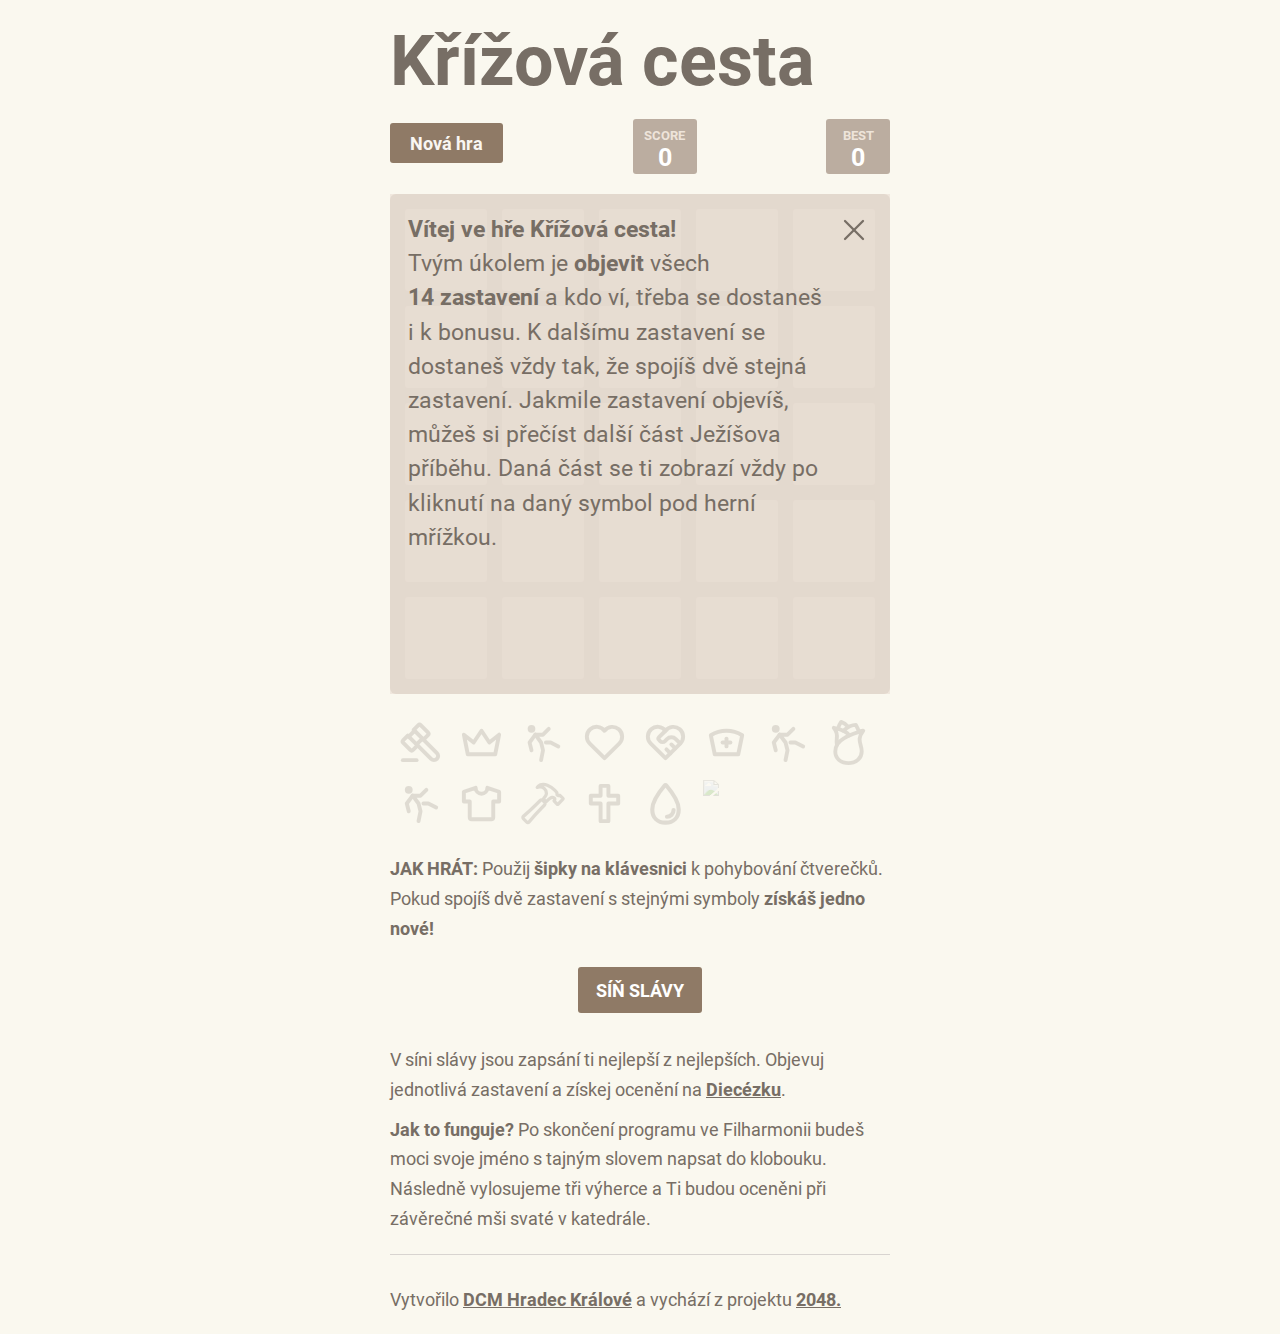
==== commit c013b426: "Fix typo" ====
--- a/index.html
+++ b/index.html
@@ -756,9 +756,9 @@
         <a href="https://diecezko.cz/" target="_blank">Diecézku</a>.
       </p>
       <p>
-        <strong>Jak to funguje?</strong> Po skončení programu ve filharmonii
+        <strong>Jak to funguje?</strong> Po skončení programu ve Filharmonii
         budeš moci svoje jméno s&nbsp;tajným slovem napsat do klobouku. Následně
-        vylosujeme tři výherce a Ti budou oceněni při závěreční mši svaté
+        vylosujeme tři výherce a Ti budou oceněni při závěrečné mši svaté
         v&nbsp;katedrále.
       </p>
       <hr />
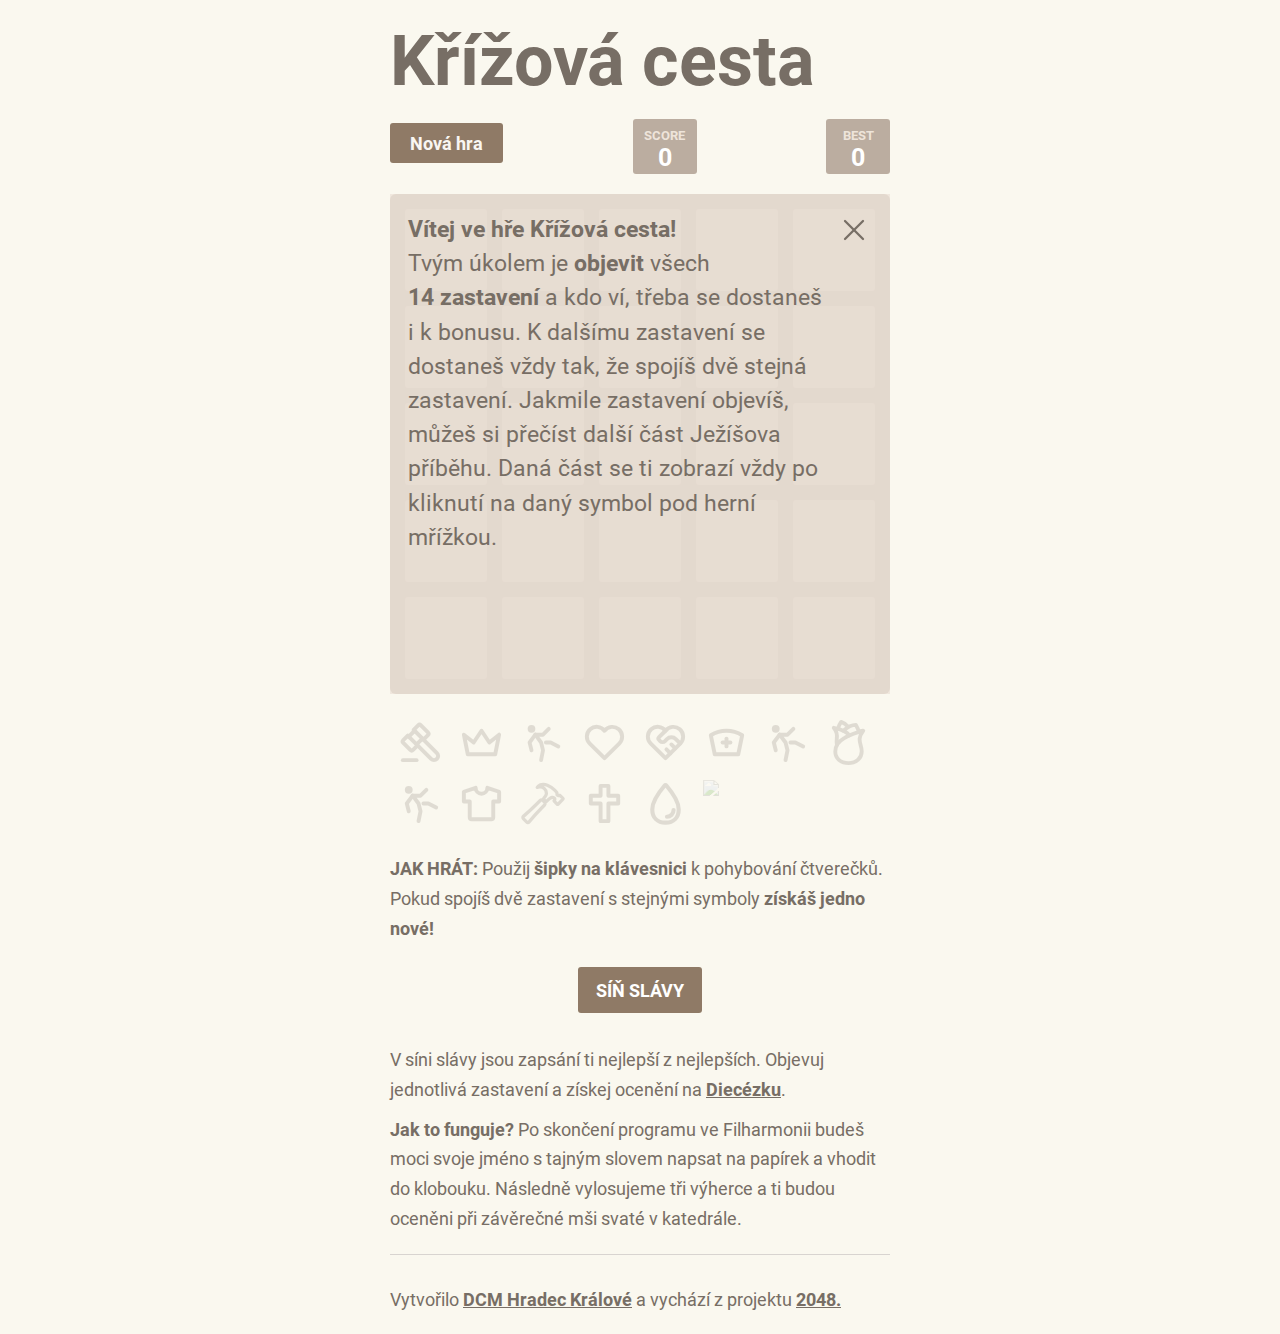
==== commit 3d2e38b1: "Fix typo" ====
--- a/index.html
+++ b/index.html
@@ -757,9 +757,9 @@
       </p>
       <p>
         <strong>Jak to funguje?</strong> Po skončení programu ve Filharmonii
-        budeš moci svoje jméno s&nbsp;tajným slovem napsat do klobouku. Následně
-        vylosujeme tři výherce a Ti budou oceněni při závěrečné mši svaté
-        v&nbsp;katedrále.
+        budeš moci svoje jméno s&nbsp;tajným slovem napsat na papírek
+        a&nbsp;vhodit do klobouku. Následně vylosujeme tři výherce a&nbsp;ti
+        budou oceněni při závěrečné mši svaté v&nbsp;katedrále.
       </p>
       <hr />
       <p>
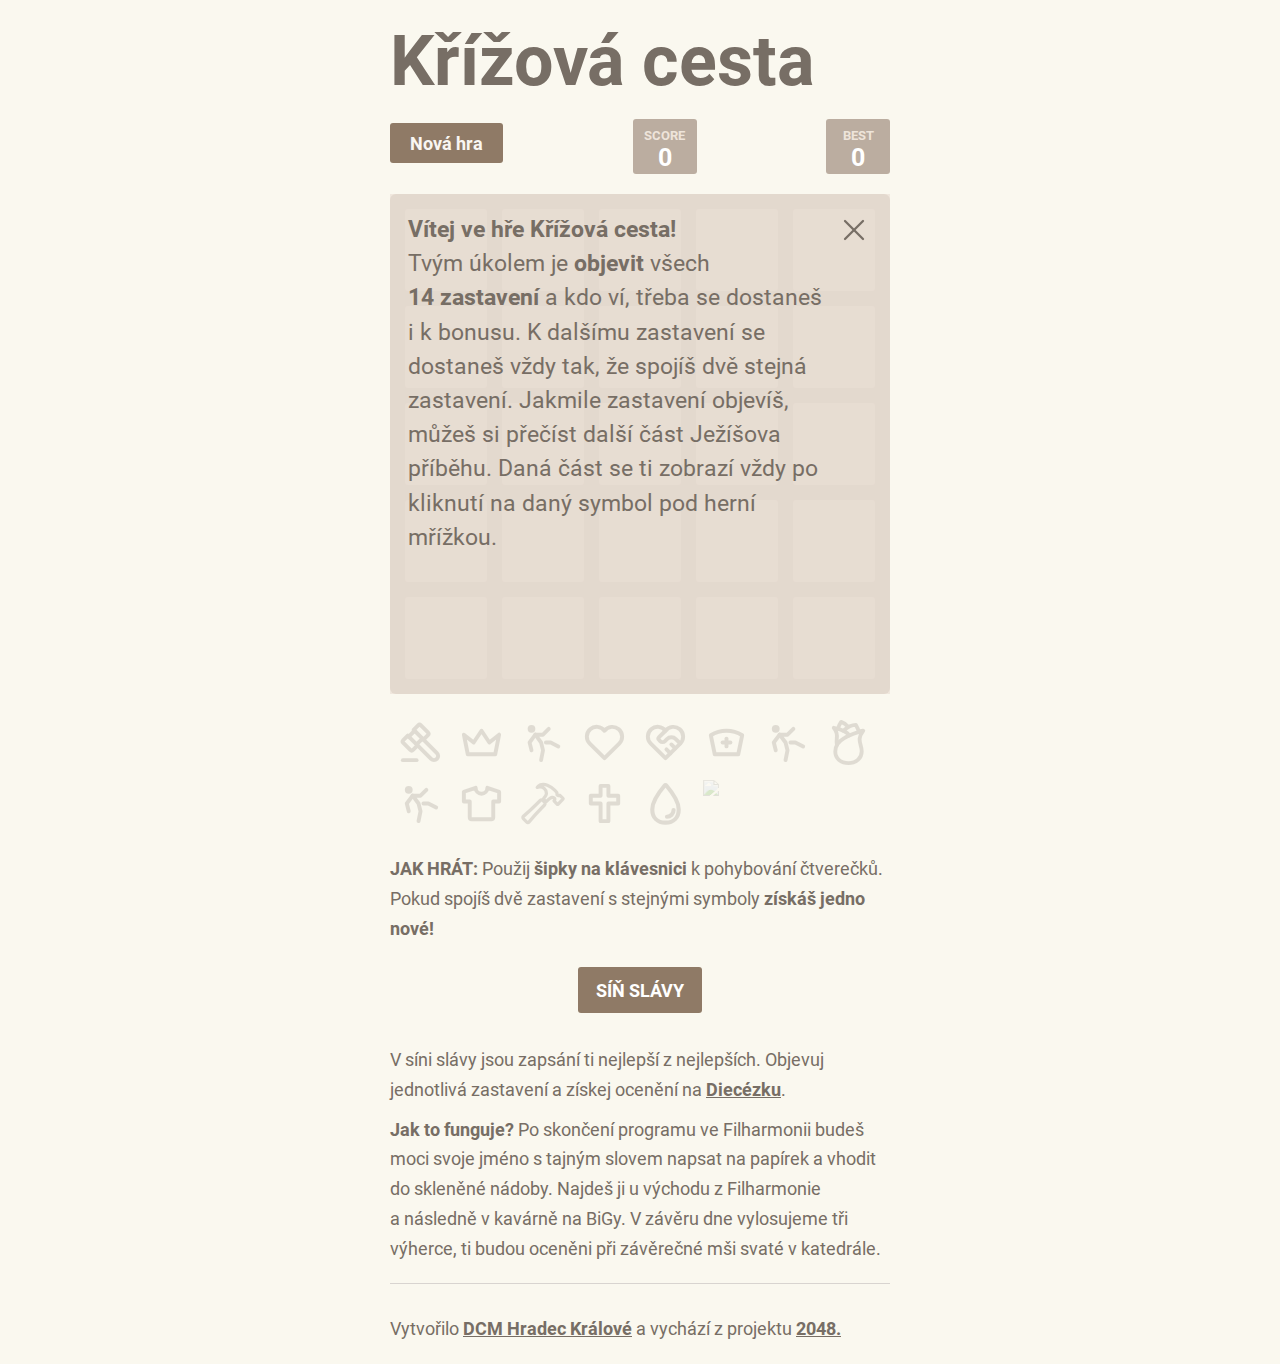
==== commit 29f0c9eb: "Update lotery description" ====
--- a/index.html
+++ b/index.html
@@ -758,8 +758,10 @@
       <p>
         <strong>Jak to funguje?</strong> Po skončení programu ve Filharmonii
         budeš moci svoje jméno s&nbsp;tajným slovem napsat na papírek
-        a&nbsp;vhodit do klobouku. Následně vylosujeme tři výherce a&nbsp;ti
-        budou oceněni při závěrečné mši svaté v&nbsp;katedrále.
+        a&nbsp;vhodit do skleněné nádoby. Najdeš ji u&nbsp;východu
+        z&nbsp;Filharmonie a&nbsp;následně v&nbsp;kavárně na BiGy. V&nbsp;závěru
+        dne vylosujeme tři výherce, ti budou oceněni při závěrečné mši svaté
+        v&nbsp;katedrále.
       </p>
       <hr />
       <p>
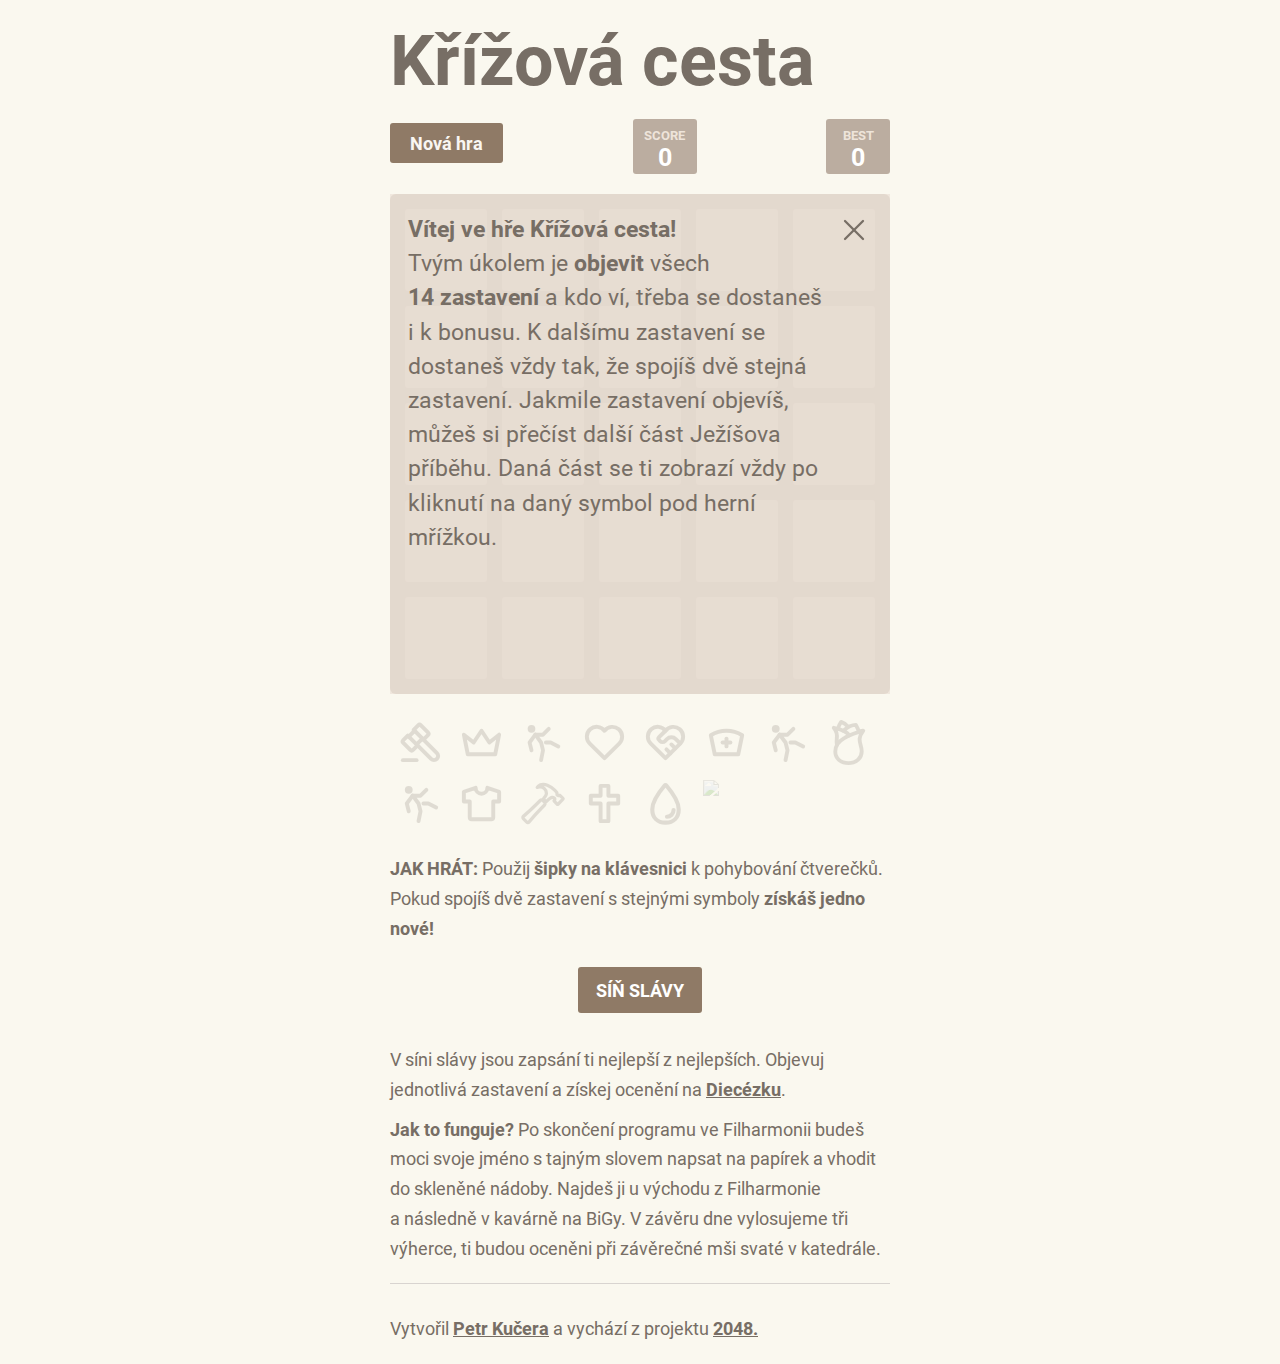
==== commit 01f85dc1: "Change game author" ====
--- a/index.html
+++ b/index.html
@@ -765,11 +765,11 @@
       </p>
       <hr />
       <p>
-        Vytvořilo
+        Vytvořil
         <a
-          href="https://www.bihk.cz/biskupstvi/diecezni-centrum-pro-mladez/"
+          href="https://petrkucerak.cz/"
           target="_blank"
-          >DCM Hradec Králové</a
+          >Petr Kučera</a
         >
         a&nbsp;vychází z&nbsp;projektu
         <a href="https://github.com/gabrielecirulli/2048" target="_blank"
